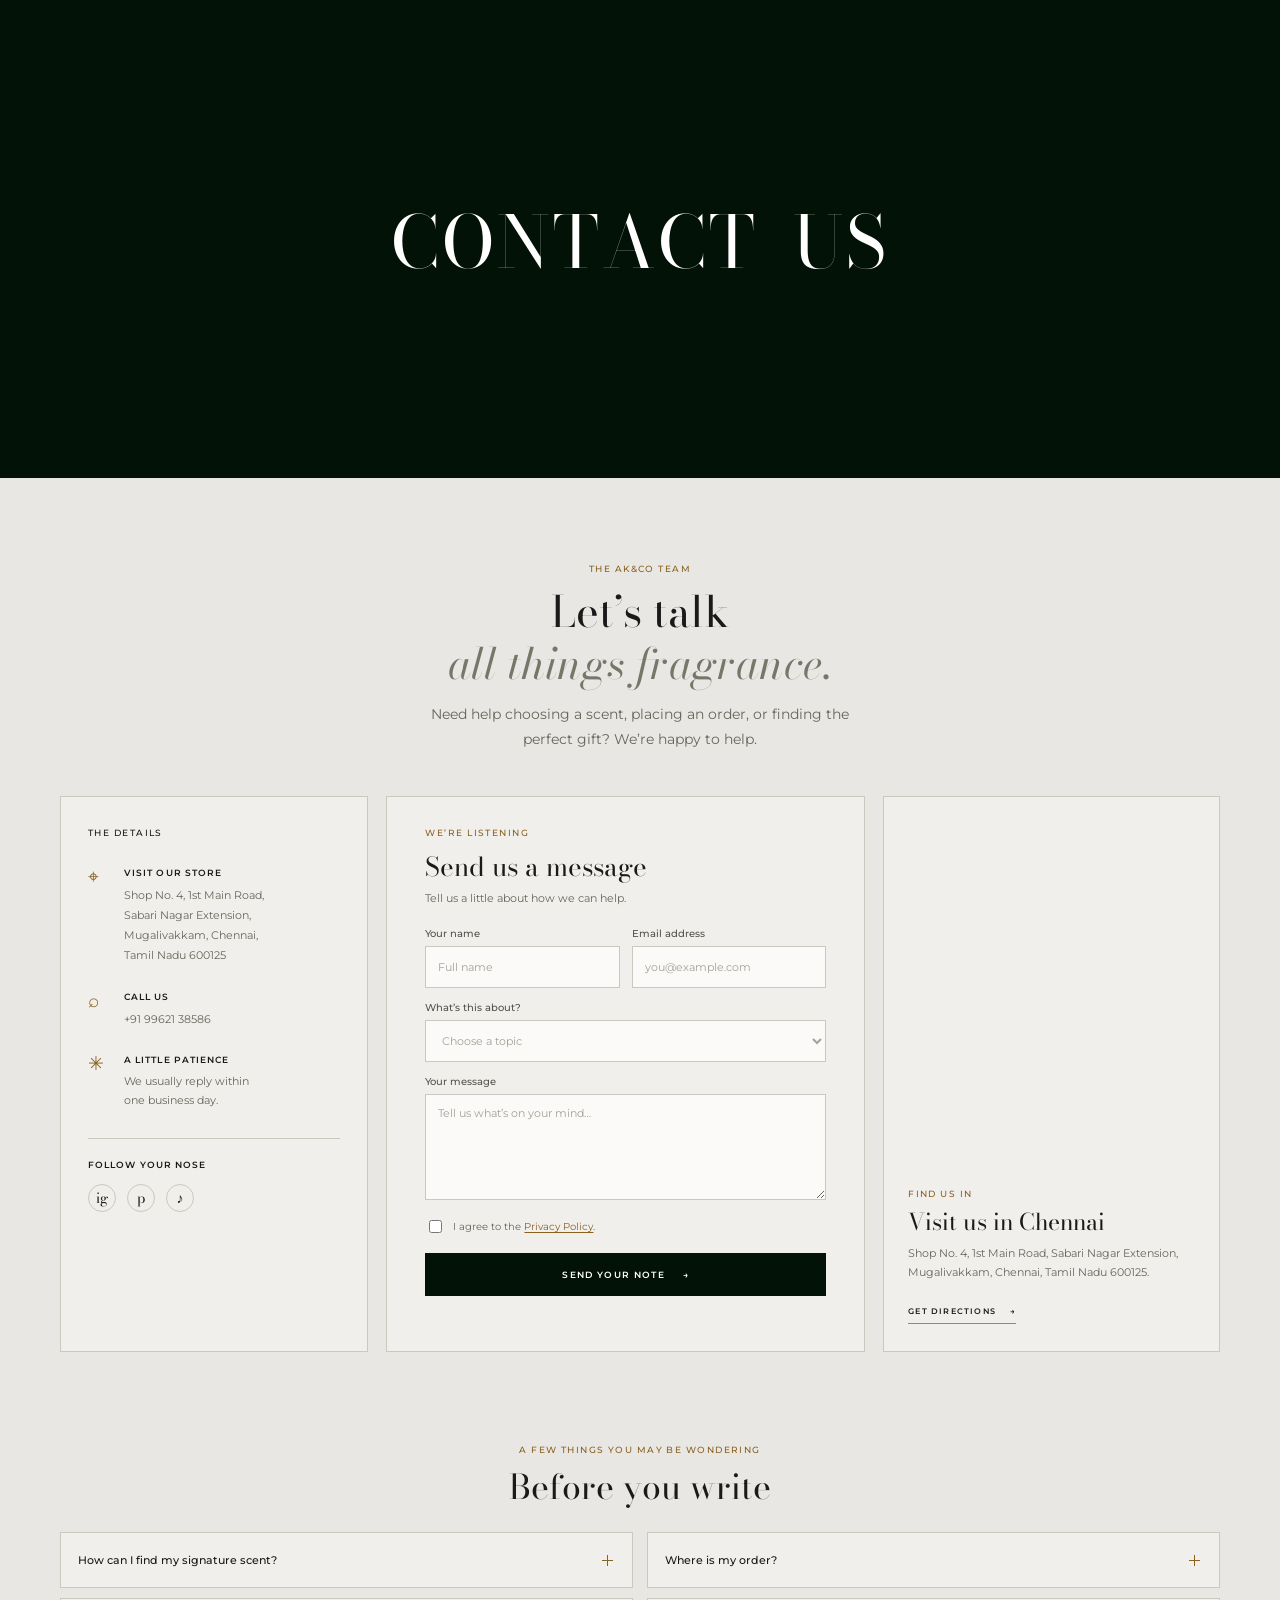
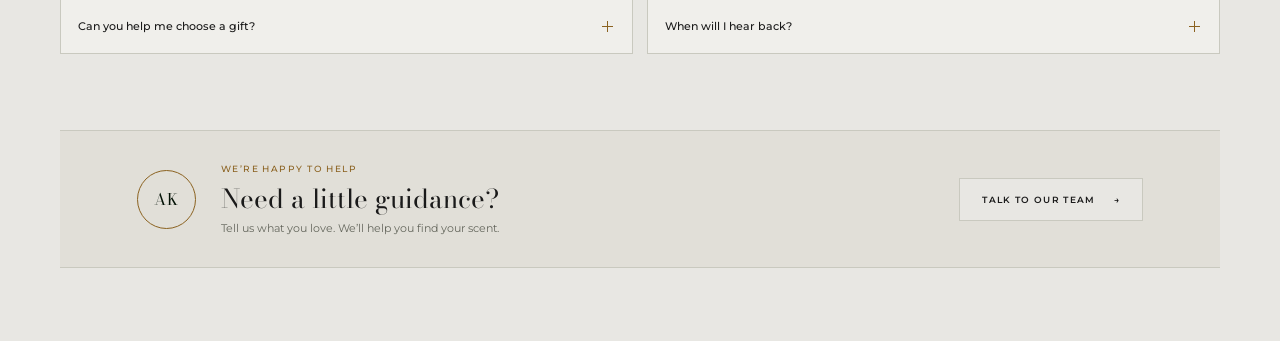
==== index.html @ a9a8f599 "first commit" ====
<!doctype html>
<html lang="en">
  <head>
    <meta charset="utf-8">
    <meta name="viewport" content="width=device-width, initial-scale=1">
    <meta name="theme-color" content="#031206">
    <meta name="description" content="Get in touch with AK&CO. We're here to help with your fragrance, order, or gifting questions.">
    <title>Contact Us | AK&CO</title>
    <link rel="preconnect" href="https://fonts.googleapis.com">
    <link rel="preconnect" href="https://fonts.gstatic.com" crossorigin>
    <link href="https://fonts.googleapis.com/css2?family=Alex+Brush&family=Bodoni+Moda:ital,opsz,wght@0,6..96,400;0,6..96,600;1,6..96,400&family=Montserrat:wght@300;400;500;600;700&display=swap" rel="stylesheet">
    <link rel="stylesheet" href="styles.css">
    <script src="script.js" defer></script>
  </head>
  <body>
    <main>
      <section class="hero" aria-labelledby="hero-title">
        <div class="hero-shade"></div>
        <div class="hero-content">
          <h1 id="hero-title" aria-label="CONTACT US">
            <span class="contact-title-word" aria-hidden="true"><span class="contact-title-char"><span>C</span></span><span class="contact-title-char"><span>O</span></span><span class="contact-title-char"><span>N</span></span><span class="contact-title-char"><span>T</span></span><span class="contact-title-char"><span>A</span></span><span class="contact-title-char"><span>C</span></span><span class="contact-title-char"><span>T</span></span></span>
            <span class="contact-title-word" aria-hidden="true"><span class="contact-title-char"><span>U</span></span><span class="contact-title-char"><span>S</span></span></span>
          </h1>
      </section>

      <section class="contact-section content-width" id="contact">
        <div class="contact-intro">
          <p class="eyebrow">THE AK&amp;CO TEAM</p>
          <h2>Let’s talk<br><em>all things fragrance.</em></h2>
          <p>Need help choosing a scent, placing an order, or finding the perfect gift? We’re happy to help.</p>
        </div>

        <div class="contact-grid">
          <aside class="contact-card details-card" aria-labelledby="details-title">
            <p class="eyebrow" id="details-title">THE DETAILS</p>
            <div class="detail-item">
              <span class="detail-icon" aria-hidden="true">⌖</span>
              <div><h3>VISIT OUR STORE</h3><a href="https://www.google.com/maps/dir/?api=1&amp;destination=Shop%20No.%204%2C%201st%20Main%20Road%2C%20Sabari%20Nagar%20Extension%2C%20Mugalivakkam%2C%20Chennai%2C%20Tamil%20Nadu%20600125" target="_blank" rel="noopener noreferrer">Shop No. 4, 1st Main Road,<br>Sabari Nagar Extension,<br>Mugalivakkam, Chennai,<br>Tamil Nadu 600125</a></div>
            </div>
            <div class="detail-item">
              <span class="detail-icon" aria-hidden="true">⌕</span>
              <div><h3>CALL US</h3><a href="tel:+919962138586">+91 99621 38586</a></div>
            </div>
            <div class="detail-item">
              <span class="detail-icon" aria-hidden="true">✳</span>
              <div><h3>A LITTLE PATIENCE</h3><p>We usually reply within<br>one business day.</p></div>
            </div>
            <div class="card-divider"></div>
            <h3 class="follow-heading">FOLLOW YOUR NOSE</h3>
            <div class="social-links">
              <a href="https://www.instagram.com/" aria-label="Instagram">ig</a>
              <a href="https://www.pinterest.com/" aria-label="Pinterest">p</a>
              <a href="https://www.tiktok.com/" aria-label="TikTok">♪</a>
            </div>
          </aside>

          <section class="contact-card form-card" aria-labelledby="form-title">
            <p class="eyebrow">WE’RE LISTENING</p>
            <h2 id="form-title">Send us a message</h2>
            <p class="form-intro">Tell us a little about how we can help.</p>
            <form id="contact-form">
              <div class="field-row">
                <label class="field">
                  <span>Your name</span>
                  <input name="name" type="text" autocomplete="name" placeholder="Full name" required>
                </label>
                <label class="field">
                  <span>Email address</span>
                  <input name="email" type="email" autocomplete="email" placeholder="you@example.com" required>
                </label>
              </div>
              <label class="field">
                <span>What’s this about?</span>
                <select name="topic" required>
                  <option value="" selected disabled>Choose a topic</option>
                  <option>Finding my fragrance</option>
                  <option>An existing order</option>
                  <option>Gifting &amp; occasions</option>
                  <option>Press &amp; partnerships</option>
                  <option>Something else</option>
                </select>
              </label>
              <label class="field">
                <span>Your message</span>
                <textarea name="message" rows="5" placeholder="Tell us what’s on your mind…" required></textarea>
              </label>
              <label class="consent">
                <input type="checkbox" name="privacy" required>
                <span>I agree to the <a href="#privacy">Privacy Policy</a>.</span>
              </label>
              <button class="button button-dark" type="submit">SEND YOUR NOTE <span aria-hidden="true">→</span></button>
              <p class="form-status" id="form-status" role="status" aria-live="polite"></p>
            </form>
          </section>

          <aside class="visit-card">
            <div class="map-frame">
              <iframe
                title="Map of AK&CO, Mugalivakkam, Chennai"
                src="https://maps.google.com/maps?q=Shop%20No.%204%2C%201st%20Main%20Road%2C%20Sabari%20Nagar%20Extension%2C%20Mugalivakkam%2C%20Chennai%2C%20Tamil%20Nadu%20600125&z=16&output=embed"
                loading="lazy"
                referrerpolicy="no-referrer-when-downgrade"
              ></iframe>
            </div>
            <div class="visit-copy">
              <p class="eyebrow">FIND US IN</p>
              <h2>Visit us in Chennai</h2>
              <p>Shop No. 4, 1st Main Road, Sabari Nagar Extension, Mugalivakkam, Chennai, Tamil Nadu 600125.</p>
              <a class="text-link" href="https://www.google.com/maps/dir/?api=1&amp;destination=Shop%20No.%204%2C%201st%20Main%20Road%2C%20Sabari%20Nagar%20Extension%2C%20Mugalivakkam%2C%20Chennai%2C%20Tamil%20Nadu%20600125" target="_blank" rel="noopener noreferrer">GET DIRECTIONS <span aria-hidden="true">→</span></a>
            </div>
          </aside>
        </div>
      </section>

      <section class="faq-section content-width" aria-labelledby="faq-title">
        <div class="section-heading">
          <p class="eyebrow">A FEW THINGS YOU MAY BE WONDERING</p>
          <h2 id="faq-title">Before you write</h2>
        </div>
        <div class="faq-list">
          <details>
            <summary><span>How can I find my signature scent?</span><span class="faq-toggle" aria-hidden="true"></span></summary>
            <p>Tell us the notes, places, or memories you’re drawn to. Our fragrance team will help you find a scent that feels like you.</p>
          </details>
          <details>
            <summary><span>Where is my order?</span><span class="faq-toggle" aria-hidden="true"></span></summary>
            <p>Once your order ships, you’ll receive a tracking link by email. If you need a hand, include your order number in your message.</p>
          </details>
          <details>
            <summary><span>Can you help me choose a gift?</span><span class="faq-toggle" aria-hidden="true"></span></summary>
            <p>Of course. Share a little about who you’re shopping for and we’ll suggest a thoughtful fragrance or discovery set.</p>
          </details>
          <details>
            <summary><span>When will I hear back?</span><span class="faq-toggle" aria-hidden="true"></span></summary>
            <p>We aim to reply within one business day, Monday through Friday. During especially busy moments, it may take a little longer.</p>
          </details>
        </div>
      </section>

      <section class="help-banner content-width">
        <div class="help-seal" aria-hidden="true">AK</div>
        <div><p class="eyebrow">WE’RE HAPPY TO HELP</p><h2>Need a little guidance?</h2><p>Tell us what you love. We’ll help you find your scent.</p></div>
        <a class="button button-light" href="#contact-form">TALK TO OUR TEAM <span aria-hidden="true">→</span></a>
      </section>
    </main>

  </body>
</html>
---- styles.css ----
:root {
  color-scheme: light;
  --ink: #1a1a1a;
  --muted: #65675d;
  --paper: #e8e7e3;
  --white: #f5f4f0;
  --olive: #031206;
  --line: #c9c9bf;
  --gold: #8b6220;
  --serif: "Bodoni Moda", Georgia, serif;
  --sans: "Montserrat", Arial, sans-serif;
}

* { box-sizing: border-box; }

html { scroll-behavior: smooth; }

body {
  margin: 0;
  color: var(--ink);
  background: var(--paper);
  font-family: var(--sans);
  font-size: 14px;
  -webkit-font-smoothing: antialiased;
}

a { color: inherit; text-decoration: none; }
button, input, select, textarea { font: inherit; }

.content-width { width: min(1160px, calc(100% - 64px)); margin-inline: auto; }
.visually-hidden { position: absolute; width: 1px; height: 1px; padding: 0; margin: -1px; overflow: hidden; clip: rect(0, 0, 0, 0); white-space: nowrap; border: 0; }

.announcement {
  min-height: 28px;
  display: grid;
  place-items: center;
  background: #394237;
  color: #f8f6f0;
  font-size: 9px;
  letter-spacing: .19em;
}

.site-header {
  height: 76px;
  padding: 0 max(32px, calc((100% - 1320px) / 2));
  display: flex;
  align-items: center;
  justify-content: space-between;
  background: var(--white);
  position: relative;
  z-index: 5;
}

.brand { display: inline-flex; align-items: center; gap: 11px; min-width: 205px; }
.brand-mark { width: 34px; height: 36px; display: grid; place-items: center; border: 1px solid currentColor; font-family: var(--serif); font-size: 20px; letter-spacing: -.12em; position: relative; }
.brand-mark span { font-size: 13px; transform: translate(4px, -1px); }
.brand-name { font-size: 10px; font-weight: 600; letter-spacing: .22em; white-space: nowrap; }
.primary-nav { display: flex; align-items: center; gap: clamp(20px, 3.2vw, 48px); height: 100%; }
.primary-nav a { height: 100%; display: grid; align-items: center; color: #595a54; font-size: 9px; font-weight: 600; letter-spacing: .13em; position: relative; }
.primary-nav a::after { content: ""; height: 1px; width: 0; background: var(--olive); position: absolute; bottom: 21px; left: 0; transition: width .2s ease; }
.primary-nav a:hover::after, .primary-nav a.active::after { width: 100%; }
.header-actions { display: flex; align-items: center; gap: 17px; min-width: 205px; justify-content: flex-end; }
.header-actions a { display: inline-flex; }
.header-actions svg { width: 17px; height: 17px; fill: none; stroke: currentColor; stroke-width: 1.4; stroke-linecap: round; stroke-linejoin: round; }
.menu-toggle { display: none; }

.hero {
  min-height: 478px;
  position: relative;
  display: grid;
  place-items: center;
  overflow: hidden;
  color: white;
  background: #031206 url("https://images.unsplash.com/photo-1594035910387-fea47794261f?auto=format&fit=crop&w=2200&q=85") center 52% / cover no-repeat;
}
.hero-shade { position: absolute; inset: 0; background: linear-gradient(90deg, rgba(3, 18, 6, .7), rgba(3, 18, 6, .27) 50%, rgba(3, 18, 6, .62)), linear-gradient(0deg, rgba(3, 18, 6, .3), transparent 42%); }
.hero-content { position: relative; text-align: center; padding: 56px 24px 48px; }
.hero-monogram { min-width: 62px; height: 48px; margin: 0 auto 21px; border: 1px solid rgba(255,255,255,.82); display: grid; place-items: center; padding-inline: 8px; font-family: var(--serif); font-size: 15px; letter-spacing: .06em; }
.eyebrow { margin: 0; font-size: 9px; font-weight: 500; letter-spacing: .16em; }
.hero-eyebrow { margin-bottom: 12px; color: rgba(255,255,255,.82); }
.hero h1 { margin: 0; font-family: var(--serif); font-size: clamp(42px, 6vw, 72px); font-weight: 400; line-height: 1.08; letter-spacing: .04em; }
.contact-title-word { display: inline-block; white-space: nowrap; }
.contact-title-word + .contact-title-word { margin-left: .2em; }
.contact-title-char { display: inline-block; overflow: hidden; vertical-align: bottom; }
.contact-title-char > span { display: inline-block; transform: translateY(110%); transition: transform 1.2s cubic-bezier(.22, 1, .36, 1); transition-delay: calc(var(--char-index, 0) * 60ms); }
.hero h1.is-visible .contact-title-char > span { transform: translateY(0); }
.hero-copy { margin: 18px 0 20px; color: rgba(255,255,255,.88); font-size: 13px; line-height: 1.75; }
.text-link { display: inline-flex; align-items: center; gap: 14px; padding-bottom: 7px; border-bottom: 1px solid #8a8b7f; font-size: 9px; font-weight: 600; letter-spacing: .15em; transition: gap .2s ease; }
.text-link:hover { gap: 20px; }
.light-link { border-color: rgba(255,255,255,.75); }
.hero-caption { position: absolute; right: 32px; bottom: 23px; color: rgba(255,255,255,.8); font-size: 8px; letter-spacing: .16em; }

.contact-section { padding-top: 85px; }
.contact-intro { max-width: 560px; margin: 0 auto 43px; text-align: center; }
.contact-intro .eyebrow, .section-heading .eyebrow, .visit-copy .eyebrow { color: var(--gold); }
.contact-intro h2, .section-heading h2, .visit-copy h2 { margin: 12px 0 13px; font-family: var(--serif); font-size: clamp(30px, 3.5vw, 43px); font-weight: 400; line-height: 1.2; }
.contact-intro h2 em { color: #777669; font-weight: 400; }
.contact-intro > p:last-child { max-width: 440px; margin: 0 auto; color: var(--muted); line-height: 1.8; }
.contact-grid { display: grid; grid-template-columns: .87fr 1.35fr .95fr; align-items: stretch; gap: 18px; }
.contact-card { background: #f0efeb; border: 1px solid var(--line); padding: 30px 27px; }
.details-card > .eyebrow { margin-bottom: 29px; }
.detail-item { display: grid; grid-template-columns: 28px 1fr; gap: 8px; margin-bottom: 25px; }
.detail-icon { color: var(--gold); font-size: 19px; line-height: 1; }
.detail-item h3, .follow-heading { margin: 0 0 7px; font-size: 9px; font-weight: 600; letter-spacing: .12em; }
.detail-item p, .detail-item a { margin: 0; color: var(--muted); font-size: 11px; line-height: 1.75; }
.detail-item a:hover { color: var(--ink); }
.card-divider { height: 1px; margin: 28px 0 20px; background: var(--line); }
.follow-heading { margin-bottom: 14px; }
.social-links { display: flex; gap: 11px; }
.social-links a { width: 28px; height: 28px; display: grid; place-items: center; border: 1px solid var(--line); border-radius: 50%; font-family: var(--serif); font-size: 14px; transition: background .2s, color .2s; }
.social-links a:hover { background: var(--olive); color: white; }

.form-card { padding: 30px clamp(22px, 3vw, 38px); }
.form-card > .eyebrow { color: var(--gold); }
.form-card h2 { margin: 9px 0 5px; font-family: var(--serif); font-size: 26px; font-weight: 400; }
.form-intro { margin: 0 0 22px; color: var(--muted); font-size: 11px; }
.field-row { display: grid; grid-template-columns: 1fr 1fr; gap: 12px; }
.field { display: block; margin-bottom: 13px; }
.field > span { display: block; margin-bottom: 6px; color: #54554e; font-size: 10px; font-weight: 500; }
.field input, .field select, .field textarea { width: 100%; min-height: 42px; padding: 11px 12px; border: 1px solid var(--line); border-radius: 0; background: #fbfaf8; color: var(--ink); outline: none; font-size: 11px; transition: border-color .2s, box-shadow .2s; }
.field textarea { min-height: 106px; resize: vertical; }
.field input::placeholder, .field textarea::placeholder { color: #a4a198; }
.field select:invalid { color: #a4a198; }
.field input:focus, .field select:focus, .field textarea:focus { border-color: var(--gold); box-shadow: 0 0 0 2px rgba(139,98,32,.12); }
.consent { display: flex; align-items: center; gap: 8px; margin: 1px 0 17px; color: var(--muted); font-size: 10px; }
.consent input { accent-color: var(--olive); }
.consent a { color: var(--gold); text-decoration: underline; text-underline-offset: 2px; }
.button { min-height: 43px; display: inline-flex; align-items: center; justify-content: center; gap: 18px; padding: 0 22px; border: 1px solid transparent; font-size: 9px; font-weight: 600; letter-spacing: .15em; cursor: pointer; transition: background .2s, color .2s; }
.button-dark { width: 100%; background: var(--olive); color: white; }
.button-dark:hover { background: #13273f; }
.form-status { min-height: 15px; margin: 10px 0 0; color: var(--olive); font-size: 11px; line-height: 1.5; }

.visit-card { display: flex; flex-direction: column; background: #f0efeb; border: 1px solid var(--line); }
.map-frame { min-height: 235px; flex: 1; }
.map-frame iframe { width: 100%; height: 100%; min-height: inherit; display: block; border: 0; }
.visit-copy { padding: 23px 24px 27px; }
.visit-copy h2 { margin: 9px 0; font-size: 23px; }
.visit-copy > p:not(.eyebrow) { margin: 0 0 18px; color: var(--muted); font-size: 11px; line-height: 1.7; }
.visit-copy .text-link { font-size: 8px; }

.faq-section { padding-top: 92px; padding-bottom: 76px; }
.section-heading { text-align: center; margin-bottom: 25px; }
.section-heading h2 { margin-bottom: 0; font-size: 34px; }
.faq-list { display: grid; grid-template-columns: 1fr 1fr; gap: 10px 14px; }
.faq-list details { align-self: start; border: 1px solid var(--line); background: #f0efeb; }
.faq-list summary { min-height: 54px; padding: 0 17px; display: flex; align-items: center; justify-content: space-between; gap: 16px; list-style: none; cursor: pointer; font-size: 11px; font-weight: 500; }
.faq-list summary::-webkit-details-marker { display: none; }
.faq-toggle { width: 15px; height: 15px; position: relative; flex: 0 0 auto; }
.faq-toggle::before, .faq-toggle::after { content: ""; position: absolute; top: 7px; left: 2px; width: 11px; height: 1px; background: var(--gold); }
.faq-toggle::after { transform: rotate(90deg); transition: transform .2s; }
.faq-list details[open] .faq-toggle::after { transform: rotate(0); }
.faq-list details > p { margin: -2px 17px 17px; max-width: 440px; color: var(--muted); font-size: 11px; line-height: 1.75; }

.help-banner { min-height: 138px; margin-bottom: 73px; padding: 25px 6%; display: flex; align-items: center; gap: 25px; background: #e1dfd8; border-top: 1px solid var(--line); border-bottom: 1px solid var(--line); }
.help-seal { width: 59px; height: 59px; display: grid; place-items: center; flex: 0 0 auto; border: 1px solid var(--gold); border-radius: 50%; color: var(--olive); font-family: var(--serif); font-size: 16px; letter-spacing: .02em; }
.help-banner > div:nth-child(2) { flex: 1; }
.help-banner .eyebrow { color: var(--gold); }
.help-banner h2 { margin: 5px 0 3px; font-family: var(--serif); font-size: 26px; font-weight: 400; }
.help-banner p:last-child { margin: 0; color: var(--muted); font-size: 11px; }
.button-light { background: var(--paper); color: var(--ink); border-color: var(--line); }
.button-light:hover { background: var(--olive); color: white; border-color: var(--olive); }

.site-footer { background: #20231f; color: #f7f5ee; }
.footer-main { min-height: 222px; padding-top: 49px; padding-bottom: 38px; display: grid; grid-template-columns: 1.15fr 1.5fr .8fr .9fr; gap: 45px; }
.footer-logo { min-width: 0; }
.footer-brand > p, .footer-newsletter > p { margin: 17px 0 0; color: #b6b5ad; font-size: 10px; line-height: 1.8; }
.footer-main h2 { margin: 4px 0 13px; font-size: 9px; font-weight: 600; letter-spacing: .13em; }
.footer-newsletter > p { margin: 0 0 16px; }
.footer-newsletter > a { display: inline-flex; gap: 25px; padding-bottom: 7px; border-bottom: 1px solid #6d7168; color: #deddd5; font-size: 9px; letter-spacing: .1em; }
.footer-links { display: flex; flex-direction: column; align-items: flex-start; gap: 9px; }
.footer-links h2 { margin-bottom: 4px; }
.footer-links a { color: #b6b5ad; font-size: 10px; }
.footer-links a:hover, .footer-bottom a:hover { color: white; }
.footer-bottom { min-height: 47px; display: flex; align-items: center; justify-content: space-between; border-top: 1px solid #3b3e39; color: #aaa99f; font-size: 8px; letter-spacing: .08em; }
.footer-bottom > div { display: flex; gap: 23px; }

@media (max-width: 900px) {
  .brand, .header-actions { min-width: 150px; }
  .primary-nav { gap: 19px; }
  .primary-nav a { font-size: 8px; }
  .contact-grid { grid-template-columns: 1fr 1.35fr; }
  .visit-card { grid-column: 1 / -1; display: grid; grid-template-columns: 1fr 1fr; }
  .map-frame { min-height: 260px; }
  .footer-main { gap: 28px; grid-template-columns: 1fr 1.3fr 1fr 1fr; }
}

@media (max-width: 650px) {
  .content-width { width: min(100% - 36px, 480px); }
  .announcement { min-height: 26px; font-size: 8px; }
  .site-header { height: 66px; padding-inline: 18px; }
  .brand { min-width: 0; }
  .brand-mark { width: 30px; height: 32px; font-size: 18px; }
  .brand-name { font-size: 9px; }
  .header-actions { min-width: 0; gap: 12px; margin-left: auto; margin-right: 17px; }
  .header-actions a:first-child, .header-actions a:nth-child(2) { display: none; }
  .menu-toggle { width: 25px; height: 25px; padding: 4px 1px; border: 0; background: transparent; display: flex; flex-direction: column; justify-content: center; gap: 5px; cursor: pointer; }
  .menu-toggle > span:not(.visually-hidden) { width: 21px; height: 1px; background: var(--ink); }
  .primary-nav { position: absolute; top: 66px; left: 0; right: 0; height: auto; padding: 8px 20px 17px; display: none; flex-direction: column; align-items: stretch; gap: 0; background: var(--white); border-top: 1px solid var(--line); box-shadow: 0 12px 16px rgba(0,0,0,.08); }
  .primary-nav.is-open { display: flex; }
  .primary-nav a { min-height: 42px; font-size: 9px; }
  .primary-nav a::after { bottom: 7px; }
  .hero { min-height: 435px; background-position: 55% center; }
  .hero-content { padding-inline: 15px; }
  .hero h1 { font-size: clamp(42px, 10vw, 58px); letter-spacing: .03em; }
  .hero-copy { font-size: 12px; }
  .hero-caption { right: 14px; bottom: 14px; font-size: 7px; }
  .desktop-break { display: none; }
  .contact-section { padding-top: 60px; }
  .contact-intro { margin-bottom: 30px; }
  .contact-intro h2 { font-size: 33px; }
  .contact-intro > p:last-child { font-size: 12px; }
  .contact-grid { grid-template-columns: 1fr; gap: 13px; }
  .contact-card { padding: 26px 22px; }
  .details-card { display: grid; grid-template-columns: 1fr 1fr; column-gap: 13px; }
  .details-card > .eyebrow, .card-divider, .follow-heading, .social-links { grid-column: 1 / -1; }
  .details-card > .eyebrow { margin-bottom: 22px; }
  .detail-item { grid-template-columns: 24px 1fr; margin-bottom: 19px; }
  .card-divider { margin: 5px 0 17px; }
  .visit-card { grid-column: auto; display: flex; }
  .map-frame { min-height: 220px; flex: none; }
  .faq-section { padding-top: 64px; padding-bottom: 52px; }
  .section-heading h2 { font-size: 30px; }
  .faq-list { grid-template-columns: 1fr; gap: 8px; }
  .help-banner { min-height: auto; margin-bottom: 50px; padding: 23px 20px; flex-wrap: wrap; gap: 15px; }
  .help-seal { width: 48px; height: 48px; }
  .help-banner h2 { font-size: 22px; }
  .help-banner > div:nth-child(2) { min-width: calc(100% - 65px); }
  .button-light { width: 100%; }
  .footer-main { padding-top: 37px; padding-bottom: 29px; grid-template-columns: 1fr 1fr; gap: 30px 22px; }
  .footer-brand { grid-column: 1 / -1; }
  .footer-newsletter { grid-column: 1 / -1; }
  .footer-bottom { min-height: 58px; flex-wrap: wrap; gap: 8px; padding-top: 12px; padding-bottom: 12px; font-size: 7px; }
  .footer-bottom > span:last-child { display: none; }
}

@media (prefers-reduced-motion: reduce) {
  *, *::before, *::after { scroll-behavior: auto !important; transition-duration: .01ms !important; }
  .contact-title-char > span { transform: none; }
}
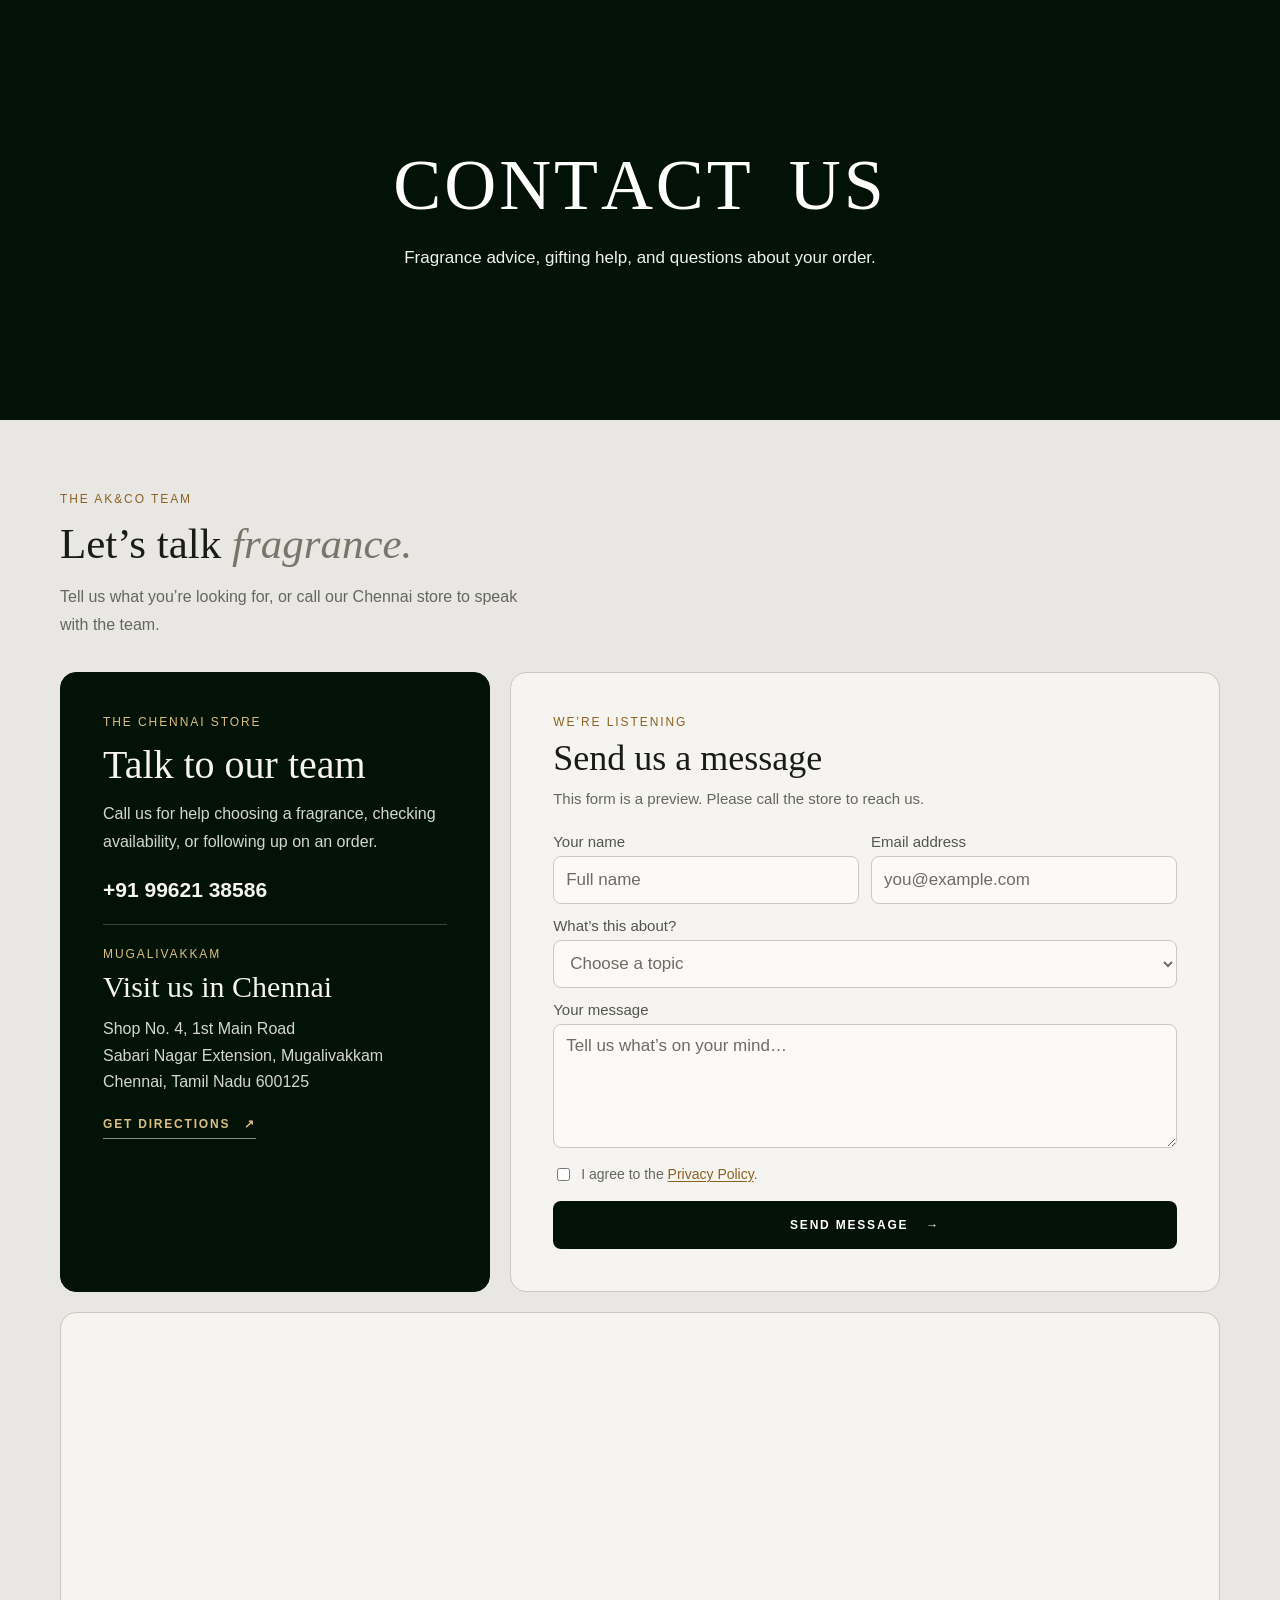
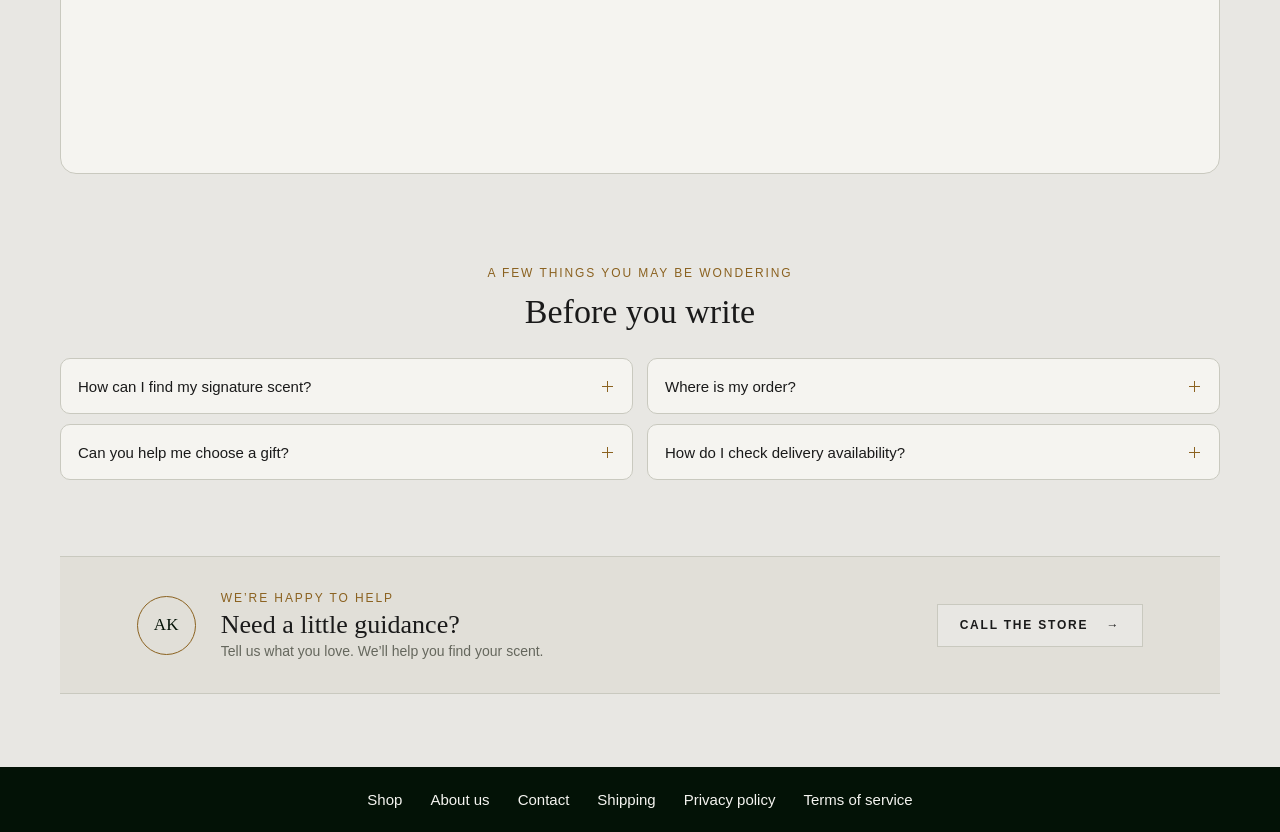
==== commit f467e3dd: "Remove outdated customer images and add new informational pages - Deleted obsolete customer images f" ====
--- a/index.html
+++ b/index.html
@@ -1,72 +1,112 @@
 <!doctype html>
 <html lang="en">
   <head>
-    <meta charset="utf-8">
-    <meta name="viewport" content="width=device-width, initial-scale=1">
-    <meta name="theme-color" content="#031206">
-    <meta name="description" content="Get in touch with AK&CO. We're here to help with your fragrance, order, or gifting questions.">
+    <meta charset="utf-8" />
+    <meta name="viewport" content="width=device-width, initial-scale=1" />
+    <meta name="theme-color" content="#031206" />
+    <meta
+      name="description"
+      content="Get in touch with AK&CO. We're here to help with your fragrance, order, or gifting questions."
+    />
     <title>Contact Us | AK&CO</title>
-    <link rel="preconnect" href="https://fonts.googleapis.com">
-    <link rel="preconnect" href="https://fonts.gstatic.com" crossorigin>
-    <link href="https://fonts.googleapis.com/css2?family=Alex+Brush&family=Bodoni+Moda:ital,opsz,wght@0,6..96,400;0,6..96,600;1,6..96,400&family=Montserrat:wght@300;400;500;600;700&display=swap" rel="stylesheet">
-    <link rel="stylesheet" href="styles.css">
+    <link rel="stylesheet" href="styles.css" />
+    <link rel="stylesheet" href="info.css" />
+    <script src="reveal.js" defer></script>
+    <script src="title-smoke.js" defer></script>
+    <script src="hero-title.js" defer></script>
     <script src="script.js" defer></script>
   </head>
   <body>
     <main>
-      <section class="hero" aria-labelledby="hero-title">
-        <div class="hero-shade"></div>
+      <section class="hero" aria-labelledby="hero-title" data-smoke-title>
         <div class="hero-content">
-          <h1 id="hero-title" aria-label="CONTACT US">
-            <span class="contact-title-word" aria-hidden="true"><span class="contact-title-char"><span>C</span></span><span class="contact-title-char"><span>O</span></span><span class="contact-title-char"><span>N</span></span><span class="contact-title-char"><span>T</span></span><span class="contact-title-char"><span>A</span></span><span class="contact-title-char"><span>C</span></span><span class="contact-title-char"><span>T</span></span></span>
-            <span class="contact-title-word" aria-hidden="true"><span class="contact-title-char"><span>U</span></span><span class="contact-title-char"><span>S</span></span></span>
+          <h1 class="hero-title" id="hero-title" data-animate-title>
+            Contact us
           </h1>
+          <p class="hero-copy">
+            Fragrance advice, gifting help, and questions about your order.
+          </p>
+        </div>
       </section>
 
       <section class="contact-section content-width" id="contact">
-        <div class="contact-intro">
+        <div class="contact-intro" data-reveal>
           <p class="eyebrow">THE AK&amp;CO TEAM</p>
-          <h2>Let’s talk<br><em>all things fragrance.</em></h2>
-          <p>Need help choosing a scent, placing an order, or finding the perfect gift? We’re happy to help.</p>
+          <h2>Let’s talk <em>fragrance.</em></h2>
+          <p>
+            Tell us what you’re looking for, or call our Chennai store to speak
+            with the team.
+          </p>
         </div>
 
         <div class="contact-grid">
-          <aside class="contact-card details-card" aria-labelledby="details-title">
-            <p class="eyebrow" id="details-title">THE DETAILS</p>
-            <div class="detail-item">
-              <span class="detail-icon" aria-hidden="true">⌖</span>
-              <div><h3>VISIT OUR STORE</h3><a href="https://www.google.com/maps/dir/?api=1&amp;destination=Shop%20No.%204%2C%201st%20Main%20Road%2C%20Sabari%20Nagar%20Extension%2C%20Mugalivakkam%2C%20Chennai%2C%20Tamil%20Nadu%20600125" target="_blank" rel="noopener noreferrer">Shop No. 4, 1st Main Road,<br>Sabari Nagar Extension,<br>Mugalivakkam, Chennai,<br>Tamil Nadu 600125</a></div>
-            </div>
-            <div class="detail-item">
-              <span class="detail-icon" aria-hidden="true">⌕</span>
-              <div><h3>CALL US</h3><a href="tel:+919962138586">+91 99621 38586</a></div>
-            </div>
-            <div class="detail-item">
-              <span class="detail-icon" aria-hidden="true">✳</span>
-              <div><h3>A LITTLE PATIENCE</h3><p>We usually reply within<br>one business day.</p></div>
-            </div>
-            <div class="card-divider"></div>
-            <h3 class="follow-heading">FOLLOW YOUR NOSE</h3>
-            <div class="social-links">
-              <a href="https://www.instagram.com/" aria-label="Instagram">ig</a>
-              <a href="https://www.pinterest.com/" aria-label="Pinterest">p</a>
-              <a href="https://www.tiktok.com/" aria-label="TikTok">♪</a>
+          <aside
+            class="contact-card details-card"
+            aria-labelledby="details-title"
+            data-reveal
+          >
+            <p class="eyebrow">THE CHENNAI STORE</p>
+            <h2 id="details-title">Talk to our team</h2>
+            <p>
+              Call us for help choosing a fragrance, checking availability, or
+              following up on an order.
+            </p>
+            <a class="contact-phone" href="tel:+919962138586"
+              >+91 99621 38586</a
+            >
+            <div class="store-address">
+              <p class="eyebrow">MUGALIVAKKAM</p>
+              <h3>Visit us in Chennai</h3>
+              <address>
+                Shop No. 4, 1st Main Road<br />
+                Sabari Nagar Extension, Mugalivakkam<br />
+                Chennai, Tamil Nadu 600125
+              </address>
+              <a
+                class="text-link"
+                href="https://www.google.com/maps/dir/?api=1&amp;destination=Shop%20No.%204%2C%201st%20Main%20Road%2C%20Sabari%20Nagar%20Extension%2C%20Mugalivakkam%2C%20Chennai%2C%20Tamil%20Nadu%20600125"
+                target="_blank"
+                rel="noopener noreferrer"
+                >GET DIRECTIONS <span aria-hidden="true">↗</span></a
+              >
             </div>
           </aside>
 
-          <section class="contact-card form-card" aria-labelledby="form-title">
+          <section
+            class="contact-card form-card"
+            aria-labelledby="form-title"
+            data-reveal
+          >
             <p class="eyebrow">WE’RE LISTENING</p>
             <h2 id="form-title">Send us a message</h2>
-            <p class="form-intro">Tell us a little about how we can help.</p>
-            <form id="contact-form">
+            <p class="form-intro" id="contact-preview">
+              This form is a preview. Please call the store to reach us.
+            </p>
+            <form
+              id="contact-form"
+              aria-describedby="contact-preview"
+              method="post"
+            >
               <div class="field-row">
                 <label class="field">
                   <span>Your name</span>
-                  <input name="name" type="text" autocomplete="name" placeholder="Full name" required>
+                  <input
+                    name="name"
+                    type="text"
+                    autocomplete="name"
+                    placeholder="Full name"
+                    required
+                  />
                 </label>
                 <label class="field">
                   <span>Email address</span>
-                  <input name="email" type="email" autocomplete="email" placeholder="you@example.com" required>
+                  <input
+                    name="email"
+                    type="email"
+                    autocomplete="email"
+                    placeholder="you@example.com"
+                    required
+                  />
                 </label>
               </div>
               <label class="field">
@@ -82,67 +122,123 @@
               </label>
               <label class="field">
                 <span>Your message</span>
-                <textarea name="message" rows="5" placeholder="Tell us what’s on your mind…" required></textarea>
+                <textarea
+                  name="message"
+                  rows="5"
+                  placeholder="Tell us what’s on your mind…"
+                  required
+                ></textarea>
               </label>
               <label class="consent">
-                <input type="checkbox" name="privacy" required>
-                <span>I agree to the <a href="#privacy">Privacy Policy</a>.</span>
+                <input type="checkbox" name="privacy" required />
+                <span
+                  >I agree to the
+                  <a href="privacy.html">Privacy Policy</a>.</span
+                >
               </label>
-              <button class="button button-dark" type="submit">SEND YOUR NOTE <span aria-hidden="true">→</span></button>
-              <p class="form-status" id="form-status" role="status" aria-live="polite"></p>
+              <button class="button button-dark" type="submit">
+                SEND MESSAGE <span aria-hidden="true">→</span>
+              </button>
+              <p
+                class="form-status"
+                id="form-status"
+                role="status"
+                aria-live="polite"
+              ></p>
             </form>
           </section>
 
-          <aside class="visit-card">
-            <div class="map-frame">
-              <iframe
-                title="Map of AK&CO, Mugalivakkam, Chennai"
-                src="https://maps.google.com/maps?q=Shop%20No.%204%2C%201st%20Main%20Road%2C%20Sabari%20Nagar%20Extension%2C%20Mugalivakkam%2C%20Chennai%2C%20Tamil%20Nadu%20600125&z=16&output=embed"
-                loading="lazy"
-                referrerpolicy="no-referrer-when-downgrade"
-              ></iframe>
-            </div>
-            <div class="visit-copy">
-              <p class="eyebrow">FIND US IN</p>
-              <h2>Visit us in Chennai</h2>
-              <p>Shop No. 4, 1st Main Road, Sabari Nagar Extension, Mugalivakkam, Chennai, Tamil Nadu 600125.</p>
-              <a class="text-link" href="https://www.google.com/maps/dir/?api=1&amp;destination=Shop%20No.%204%2C%201st%20Main%20Road%2C%20Sabari%20Nagar%20Extension%2C%20Mugalivakkam%2C%20Chennai%2C%20Tamil%20Nadu%20600125" target="_blank" rel="noopener noreferrer">GET DIRECTIONS <span aria-hidden="true">→</span></a>
-            </div>
-          </aside>
-        </div>
-      </section>
-
-      <section class="faq-section content-width" aria-labelledby="faq-title">
+          <section
+            class="visit-card"
+            id="visit-store"
+            aria-label="Store location"
+            data-reveal
+          >
+            <iframe
+              title="Map of AK&CO, Mugalivakkam, Chennai"
+              src="https://maps.google.com/maps?q=Shop%20No.%204%2C%201st%20Main%20Road%2C%20Sabari%20Nagar%20Extension%2C%20Mugalivakkam%2C%20Chennai%2C%20Tamil%20Nadu%20600125&z=16&output=embed"
+              loading="lazy"
+              referrerpolicy="no-referrer-when-downgrade"
+            ></iframe>
+          </section>
+        </div>
+      </section>
+
+      <section
+        class="faq-section content-width"
+        aria-labelledby="faq-title"
+        data-reveal
+      >
         <div class="section-heading">
           <p class="eyebrow">A FEW THINGS YOU MAY BE WONDERING</p>
           <h2 id="faq-title">Before you write</h2>
         </div>
         <div class="faq-list">
           <details>
-            <summary><span>How can I find my signature scent?</span><span class="faq-toggle" aria-hidden="true"></span></summary>
-            <p>Tell us the notes, places, or memories you’re drawn to. Our fragrance team will help you find a scent that feels like you.</p>
-          </details>
-          <details>
-            <summary><span>Where is my order?</span><span class="faq-toggle" aria-hidden="true"></span></summary>
-            <p>Once your order ships, you’ll receive a tracking link by email. If you need a hand, include your order number in your message.</p>
-          </details>
-          <details>
-            <summary><span>Can you help me choose a gift?</span><span class="faq-toggle" aria-hidden="true"></span></summary>
-            <p>Of course. Share a little about who you’re shopping for and we’ll suggest a thoughtful fragrance or discovery set.</p>
-          </details>
-          <details>
-            <summary><span>When will I hear back?</span><span class="faq-toggle" aria-hidden="true"></span></summary>
-            <p>We aim to reply within one business day, Monday through Friday. During especially busy moments, it may take a little longer.</p>
-          </details>
-        </div>
-      </section>
-
-      <section class="help-banner content-width">
+            <summary>
+              <span>How can I find my signature scent?</span
+              ><span class="faq-toggle" aria-hidden="true"></span>
+            </summary>
+            <p>
+              Tell us the notes, places, or memories you’re drawn to. Our
+              fragrance team will help you find a scent that feels like you.
+            </p>
+          </details>
+          <details>
+            <summary>
+              <span>Where is my order?</span
+              ><span class="faq-toggle" aria-hidden="true"></span>
+            </summary>
+            <p>
+              If you’ve received a dispatch email, use its tracking link. For
+              help, call the store with your order number.
+            </p>
+          </details>
+          <details>
+            <summary>
+              <span>Can you help me choose a gift?</span
+              ><span class="faq-toggle" aria-hidden="true"></span>
+            </summary>
+            <p>
+              Of course. Share a little about who you’re shopping for and we’ll
+              suggest a thoughtful fragrance or discovery set.
+            </p>
+          </details>
+          <details>
+            <summary>
+              <span>How do I check delivery availability?</span
+              ><span class="faq-toggle" aria-hidden="true"></span>
+            </summary>
+            <p>
+              Call the store with your PIN code and the fragrance you’re
+              interested in. We can help with delivery options, fees, and
+              timing.
+            </p>
+          </details>
+        </div>
+      </section>
+
+      <section class="help-banner content-width" data-reveal>
         <div class="help-seal" aria-hidden="true">AK</div>
-        <div><p class="eyebrow">WE’RE HAPPY TO HELP</p><h2>Need a little guidance?</h2><p>Tell us what you love. We’ll help you find your scent.</p></div>
-        <a class="button button-light" href="#contact-form">TALK TO OUR TEAM <span aria-hidden="true">→</span></a>
+        <div>
+          <p class="eyebrow">WE’RE HAPPY TO HELP</p>
+          <h2>Need a little guidance?</h2>
+          <p>Tell us what you love. We’ll help you find your scent.</p>
+        </div>
+        <a class="button button-light" href="tel:+919962138586"
+          >CALL THE STORE <span aria-hidden="true">→</span></a
+        >
       </section>
     </main>
-
+    <footer class="store-footer">
+      <nav aria-label="Store information">
+        <a href="shop.html">Shop</a>
+        <a href="about.html">About us</a>
+        <a href="index.html">Contact</a>
+        <a href="shipping.html">Shipping</a>
+        <a href="privacy.html">Privacy policy</a>
+        <a href="terms.html">Terms of service</a>
+      </nav>
+    </footer>
   </body>
 </html>
--- a/styles.css
+++ b/styles.css
@@ -7,8 +7,6 @@
   --olive: #031206;
   --line: #c9c9bf;
   --gold: #8b6220;
-  --serif: "Bodoni Moda", Georgia, serif;
-  --sans: "Montserrat", Arial, sans-serif;
 }
 
 * { box-sizing: border-box; }
@@ -20,7 +18,7 @@
   color: var(--ink);
   background: var(--paper);
   font-family: var(--sans);
-  font-size: 14px;
+  font-size: 1rem;
   -webkit-font-smoothing: antialiased;
 }
 
@@ -36,7 +34,7 @@
   place-items: center;
   background: #394237;
   color: #f8f6f0;
-  font-size: 9px;
+  font-size: .75rem;
   letter-spacing: .19em;
 }
 
@@ -53,10 +51,10 @@
 
 .brand { display: inline-flex; align-items: center; gap: 11px; min-width: 205px; }
 .brand-mark { width: 34px; height: 36px; display: grid; place-items: center; border: 1px solid currentColor; font-family: var(--serif); font-size: 20px; letter-spacing: -.12em; position: relative; }
-.brand-mark span { font-size: 13px; transform: translate(4px, -1px); }
-.brand-name { font-size: 10px; font-weight: 600; letter-spacing: .22em; white-space: nowrap; }
+.brand-mark span { font-size: .9375rem; transform: translate(4px, -1px); }
+.brand-name { font-size: .8125rem; font-weight: 600; letter-spacing: .22em; white-space: nowrap; }
 .primary-nav { display: flex; align-items: center; gap: clamp(20px, 3.2vw, 48px); height: 100%; }
-.primary-nav a { height: 100%; display: grid; align-items: center; color: #595a54; font-size: 9px; font-weight: 600; letter-spacing: .13em; position: relative; }
+.primary-nav a { height: 100%; display: grid; align-items: center; color: #595a54; font-size: .75rem; font-weight: 600; letter-spacing: .13em; position: relative; }
 .primary-nav a::after { content: ""; height: 1px; width: 0; background: var(--olive); position: absolute; bottom: 21px; left: 0; transition: width .2s ease; }
 .primary-nav a:hover::after, .primary-nav a.active::after { width: 100%; }
 .header-actions { display: flex; align-items: center; gap: 17px; min-width: 205px; justify-content: flex-end; }
@@ -64,160 +62,122 @@
 .header-actions svg { width: 17px; height: 17px; fill: none; stroke: currentColor; stroke-width: 1.4; stroke-linecap: round; stroke-linejoin: round; }
 .menu-toggle { display: none; }
 
-.hero {
-  min-height: 478px;
-  position: relative;
-  display: grid;
-  place-items: center;
-  overflow: hidden;
-  color: white;
-  background: #031206 url("https://images.unsplash.com/photo-1594035910387-fea47794261f?auto=format&fit=crop&w=2200&q=85") center 52% / cover no-repeat;
-}
-.hero-shade { position: absolute; inset: 0; background: linear-gradient(90deg, rgba(3, 18, 6, .7), rgba(3, 18, 6, .27) 50%, rgba(3, 18, 6, .62)), linear-gradient(0deg, rgba(3, 18, 6, .3), transparent 42%); }
-.hero-content { position: relative; text-align: center; padding: 56px 24px 48px; }
-.hero-monogram { min-width: 62px; height: 48px; margin: 0 auto 21px; border: 1px solid rgba(255,255,255,.82); display: grid; place-items: center; padding-inline: 8px; font-family: var(--serif); font-size: 15px; letter-spacing: .06em; }
-.eyebrow { margin: 0; font-size: 9px; font-weight: 500; letter-spacing: .16em; }
+.hero-monogram { min-width: 62px; height: 48px; margin: 0 auto 21px; border: 1px solid rgba(255,255,255,.82); display: grid; place-items: center; padding-inline: 8px; font-family: var(--serif); font-size: 1.0625rem; letter-spacing: .06em; }
+.eyebrow { margin: 0; font-size: .75rem; font-weight: 500; letter-spacing: .16em; }
 .hero-eyebrow { margin-bottom: 12px; color: rgba(255,255,255,.82); }
-.hero h1 { margin: 0; font-family: var(--serif); font-size: clamp(42px, 6vw, 72px); font-weight: 400; line-height: 1.08; letter-spacing: .04em; }
-.contact-title-word { display: inline-block; white-space: nowrap; }
-.contact-title-word + .contact-title-word { margin-left: .2em; }
-.contact-title-char { display: inline-block; overflow: hidden; vertical-align: bottom; }
-.contact-title-char > span { display: inline-block; transform: translateY(110%); transition: transform 1.2s cubic-bezier(.22, 1, .36, 1); transition-delay: calc(var(--char-index, 0) * 60ms); }
-.hero h1.is-visible .contact-title-char > span { transform: translateY(0); }
-.hero-copy { margin: 18px 0 20px; color: rgba(255,255,255,.88); font-size: 13px; line-height: 1.75; }
-.text-link { display: inline-flex; align-items: center; gap: 14px; padding-bottom: 7px; border-bottom: 1px solid #8a8b7f; font-size: 9px; font-weight: 600; letter-spacing: .15em; transition: gap .2s ease; }
+.text-link { display: inline-flex; align-items: center; gap: 14px; padding-bottom: 7px; border-bottom: 1px solid #8a8b7f; font-size: .75rem; font-weight: 600; letter-spacing: .15em; transition: gap .2s ease; }
 .text-link:hover { gap: 20px; }
 .light-link { border-color: rgba(255,255,255,.75); }
-.hero-caption { position: absolute; right: 32px; bottom: 23px; color: rgba(255,255,255,.8); font-size: 8px; letter-spacing: .16em; }
+.hero-caption { position: absolute; right: 32px; bottom: 23px; color: rgba(255,255,255,.8); font-size: .6875rem; letter-spacing: .16em; }
 
-.contact-section { padding-top: 85px; }
-.contact-intro { max-width: 560px; margin: 0 auto 43px; text-align: center; }
-.contact-intro .eyebrow, .section-heading .eyebrow, .visit-copy .eyebrow { color: var(--gold); }
-.contact-intro h2, .section-heading h2, .visit-copy h2 { margin: 12px 0 13px; font-family: var(--serif); font-size: clamp(30px, 3.5vw, 43px); font-weight: 400; line-height: 1.2; }
+.contact-section { padding-top: clamp(38px, 6vw, 72px); }
+.contact-intro { max-width: 560px; margin: 0 0 32px; }
+.contact-intro .eyebrow, .section-heading .eyebrow { color: var(--gold); }
+.contact-intro h2, .section-heading h2 { margin: 12px 0 13px; font-family: var(--serif); font-size: clamp(30px, 3.5vw, 43px); font-weight: 400; line-height: 1.2; }
 .contact-intro h2 em { color: #777669; font-weight: 400; }
-.contact-intro > p:last-child { max-width: 440px; margin: 0 auto; color: var(--muted); line-height: 1.8; }
-.contact-grid { display: grid; grid-template-columns: .87fr 1.35fr .95fr; align-items: stretch; gap: 18px; }
-.contact-card { background: #f0efeb; border: 1px solid var(--line); padding: 30px 27px; }
-.details-card > .eyebrow { margin-bottom: 29px; }
-.detail-item { display: grid; grid-template-columns: 28px 1fr; gap: 8px; margin-bottom: 25px; }
-.detail-icon { color: var(--gold); font-size: 19px; line-height: 1; }
-.detail-item h3, .follow-heading { margin: 0 0 7px; font-size: 9px; font-weight: 600; letter-spacing: .12em; }
-.detail-item p, .detail-item a { margin: 0; color: var(--muted); font-size: 11px; line-height: 1.75; }
-.detail-item a:hover { color: var(--ink); }
-.card-divider { height: 1px; margin: 28px 0 20px; background: var(--line); }
-.follow-heading { margin-bottom: 14px; }
-.social-links { display: flex; gap: 11px; }
-.social-links a { width: 28px; height: 28px; display: grid; place-items: center; border: 1px solid var(--line); border-radius: 50%; font-family: var(--serif); font-size: 14px; transition: background .2s, color .2s; }
-.social-links a:hover { background: var(--olive); color: white; }
+.contact-intro > p:last-child { max-width: 480px; margin: 0; color: var(--muted); line-height: 1.8; }
+.contact-grid { display: grid; grid-template-columns: minmax(0, 1fr) minmax(0, 1.65fr); gap: 20px; }
+.contact-card { background: #f5f4f0; border: 1px solid var(--line); border-radius: 16px; padding: clamp(22px, 4vw, 42px); }
+.details-card { background: var(--olive); border-color: var(--olive); color: var(--white); }
+.details-card .eyebrow { color: #ddbe81; }
+.details-card h2 { margin: 14px 0 12px; font: 400 clamp(28px, 4vw, 40px)/1.12 var(--serif); }
+.details-card > p:not(.eyebrow) { margin: 0 0 22px; color: #d3d6cf; line-height: 1.75; }
+.contact-phone { display: block; width: fit-content; margin-bottom: 22px; font-size: clamp(16px, 2vw, 21px); font-weight: 600; }
+.contact-phone:hover { text-decoration: underline; text-underline-offset: .2em; }
+.details-card .text-link { color: #ddbe81; }
+.store-address { padding-top: 22px; border-top: 1px solid rgb(255 255 255 / 22%); }
+.store-address h3 { margin: 9px 0 12px; font: 400 clamp(22px, 2.5vw, 30px)/1.15 var(--serif); }
+.store-address address { margin-bottom: 18px; color: #d3d6cf; font-style: normal; line-height: 1.65; }
 
-.form-card { padding: 30px clamp(22px, 3vw, 38px); }
 .form-card > .eyebrow { color: var(--gold); }
-.form-card h2 { margin: 9px 0 5px; font-family: var(--serif); font-size: 26px; font-weight: 400; }
-.form-intro { margin: 0 0 22px; color: var(--muted); font-size: 11px; }
+.form-card h2 { margin: 9px 0 7px; font-family: var(--serif); font-size: clamp(27px, 4vw, 36px); font-weight: 400; line-height: 1.15; }
+.form-intro { margin: 0 0 22px; color: var(--muted); font-size: .9375rem; line-height: 1.6; }
 .field-row { display: grid; grid-template-columns: 1fr 1fr; gap: 12px; }
 .field { display: block; margin-bottom: 13px; }
-.field > span { display: block; margin-bottom: 6px; color: #54554e; font-size: 10px; font-weight: 500; }
-.field input, .field select, .field textarea { width: 100%; min-height: 42px; padding: 11px 12px; border: 1px solid var(--line); border-radius: 0; background: #fbfaf8; color: var(--ink); outline: none; font-size: 11px; transition: border-color .2s, box-shadow .2s; }
+.field > span { display: block; margin-bottom: 6px; color: #54554e; font-size: .9375rem; font-weight: 500; }
+.field input, .field select, .field textarea { width: 100%; min-height: 48px; padding: 11px 12px; border: 1px solid var(--line); border-radius: 8px; background: #fbfaf8; color: var(--ink); outline: none; font-size: 1.0625rem; transition: border-color .2s, box-shadow .2s; }
 .field textarea { min-height: 106px; resize: vertical; }
-.field input::placeholder, .field textarea::placeholder { color: #a4a198; }
-.field select:invalid { color: #a4a198; }
+.field input::placeholder, .field textarea::placeholder, .field select:invalid { color: #6d6c62; }
 .field input:focus, .field select:focus, .field textarea:focus { border-color: var(--gold); box-shadow: 0 0 0 2px rgba(139,98,32,.12); }
-.consent { display: flex; align-items: center; gap: 8px; margin: 1px 0 17px; color: var(--muted); font-size: 10px; }
+.consent { display: flex; align-items: center; gap: 8px; margin: 1px 0 17px; color: var(--muted); font-size: .875rem; }
 .consent input { accent-color: var(--olive); }
 .consent a { color: var(--gold); text-decoration: underline; text-underline-offset: 2px; }
-.button { min-height: 43px; display: inline-flex; align-items: center; justify-content: center; gap: 18px; padding: 0 22px; border: 1px solid transparent; font-size: 9px; font-weight: 600; letter-spacing: .15em; cursor: pointer; transition: background .2s, color .2s; }
-.button-dark { width: 100%; background: var(--olive); color: white; }
-.button-dark:hover { background: #13273f; }
-.form-status { min-height: 15px; margin: 10px 0 0; color: var(--olive); font-size: 11px; line-height: 1.5; }
+.button { min-height: 43px; display: inline-flex; align-items: center; justify-content: center; gap: 18px; padding: 0 22px; border: 1px solid transparent; font-size: .75rem; font-weight: 600; letter-spacing: .15em; cursor: pointer; transition: background .2s, color .2s; }
+.button-dark { width: 100%; min-height: 48px; border-radius: 8px; background: var(--olive); color: white; }
+.button-dark:hover { background: #24392b; }
+.form-status { margin: 10px 0 0; color: var(--olive); font-size: .9375rem; line-height: 1.5; }
+.form-status:empty { margin: 0; }
 
-.visit-card { display: flex; flex-direction: column; background: #f0efeb; border: 1px solid var(--line); }
-.map-frame { min-height: 235px; flex: 1; }
-.map-frame iframe { width: 100%; height: 100%; min-height: inherit; display: block; border: 0; }
-.visit-copy { padding: 23px 24px 27px; }
-.visit-copy h2 { margin: 9px 0; font-size: 23px; }
-.visit-copy > p:not(.eyebrow) { margin: 0 0 18px; color: var(--muted); font-size: 11px; line-height: 1.7; }
-.visit-copy .text-link { font-size: 8px; }
+.visit-card { grid-column: 1 / -1; overflow: hidden; border: 1px solid var(--line); border-radius: 16px; background: #f5f4f0; scroll-margin-top: 20px; }
+.visit-card iframe { display: block; width: 100%; height: clamp(380px, 36vw, 500px); border: 0; }
 
 .faq-section { padding-top: 92px; padding-bottom: 76px; }
 .section-heading { text-align: center; margin-bottom: 25px; }
 .section-heading h2 { margin-bottom: 0; font-size: 34px; }
 .faq-list { display: grid; grid-template-columns: 1fr 1fr; gap: 10px 14px; }
-.faq-list details { align-self: start; border: 1px solid var(--line); background: #f0efeb; }
-.faq-list summary { min-height: 54px; padding: 0 17px; display: flex; align-items: center; justify-content: space-between; gap: 16px; list-style: none; cursor: pointer; font-size: 11px; font-weight: 500; }
+.faq-list details { align-self: start; border: 1px solid var(--line); border-radius: 10px; background: #f5f4f0; }
+.faq-list summary { min-height: 54px; padding: 10px 17px; display: flex; align-items: center; justify-content: space-between; gap: 16px; list-style: none; cursor: pointer; font-size: .9375rem; font-weight: 500; }
 .faq-list summary::-webkit-details-marker { display: none; }
 .faq-toggle { width: 15px; height: 15px; position: relative; flex: 0 0 auto; }
 .faq-toggle::before, .faq-toggle::after { content: ""; position: absolute; top: 7px; left: 2px; width: 11px; height: 1px; background: var(--gold); }
 .faq-toggle::after { transform: rotate(90deg); transition: transform .2s; }
 .faq-list details[open] .faq-toggle::after { transform: rotate(0); }
-.faq-list details > p { margin: -2px 17px 17px; max-width: 440px; color: var(--muted); font-size: 11px; line-height: 1.75; }
+.faq-list details > p { margin: 0 17px 17px; max-width: 440px; color: var(--muted); font-size: .9375rem; line-height: 1.75; }
 
 .help-banner { min-height: 138px; margin-bottom: 73px; padding: 25px 6%; display: flex; align-items: center; gap: 25px; background: #e1dfd8; border-top: 1px solid var(--line); border-bottom: 1px solid var(--line); }
-.help-seal { width: 59px; height: 59px; display: grid; place-items: center; flex: 0 0 auto; border: 1px solid var(--gold); border-radius: 50%; color: var(--olive); font-family: var(--serif); font-size: 16px; letter-spacing: .02em; }
+.help-seal { width: 59px; height: 59px; display: grid; place-items: center; flex: 0 0 auto; border: 1px solid var(--gold); border-radius: 50%; color: var(--olive); font-family: var(--serif); font-size: 1.0625rem; letter-spacing: .02em; }
 .help-banner > div:nth-child(2) { flex: 1; }
 .help-banner .eyebrow { color: var(--gold); }
 .help-banner h2 { margin: 5px 0 3px; font-family: var(--serif); font-size: 26px; font-weight: 400; }
-.help-banner p:last-child { margin: 0; color: var(--muted); font-size: 11px; }
+.help-banner p:last-child { margin: 0; color: var(--muted); font-size: .875rem; }
 .button-light { background: var(--paper); color: var(--ink); border-color: var(--line); }
 .button-light:hover { background: var(--olive); color: white; border-color: var(--olive); }
 
 .site-footer { background: #20231f; color: #f7f5ee; }
 .footer-main { min-height: 222px; padding-top: 49px; padding-bottom: 38px; display: grid; grid-template-columns: 1.15fr 1.5fr .8fr .9fr; gap: 45px; }
 .footer-logo { min-width: 0; }
-.footer-brand > p, .footer-newsletter > p { margin: 17px 0 0; color: #b6b5ad; font-size: 10px; line-height: 1.8; }
-.footer-main h2 { margin: 4px 0 13px; font-size: 9px; font-weight: 600; letter-spacing: .13em; }
+.footer-brand > p, .footer-newsletter > p { margin: 17px 0 0; color: #b6b5ad; font-size: .8125rem; line-height: 1.8; }
+.footer-main h2 { margin: 4px 0 13px; font-size: .75rem; font-weight: 600; letter-spacing: .13em; }
 .footer-newsletter > p { margin: 0 0 16px; }
-.footer-newsletter > a { display: inline-flex; gap: 25px; padding-bottom: 7px; border-bottom: 1px solid #6d7168; color: #deddd5; font-size: 9px; letter-spacing: .1em; }
+.footer-newsletter > a { display: inline-flex; gap: 25px; padding-bottom: 7px; border-bottom: 1px solid #6d7168; color: #deddd5; font-size: .75rem; letter-spacing: .1em; }
 .footer-links { display: flex; flex-direction: column; align-items: flex-start; gap: 9px; }
 .footer-links h2 { margin-bottom: 4px; }
-.footer-links a { color: #b6b5ad; font-size: 10px; }
+.footer-links a { color: #b6b5ad; font-size: .8125rem; }
 .footer-links a:hover, .footer-bottom a:hover { color: white; }
-.footer-bottom { min-height: 47px; display: flex; align-items: center; justify-content: space-between; border-top: 1px solid #3b3e39; color: #aaa99f; font-size: 8px; letter-spacing: .08em; }
+.footer-bottom { min-height: 47px; display: flex; align-items: center; justify-content: space-between; border-top: 1px solid #3b3e39; color: #aaa99f; font-size: .6875rem; letter-spacing: .08em; }
 .footer-bottom > div { display: flex; gap: 23px; }
 
 @media (max-width: 900px) {
   .brand, .header-actions { min-width: 150px; }
   .primary-nav { gap: 19px; }
-  .primary-nav a { font-size: 8px; }
-  .contact-grid { grid-template-columns: 1fr 1.35fr; }
-  .visit-card { grid-column: 1 / -1; display: grid; grid-template-columns: 1fr 1fr; }
-  .map-frame { min-height: 260px; }
+  .primary-nav a { font-size: .6875rem; }
   .footer-main { gap: 28px; grid-template-columns: 1fr 1.3fr 1fr 1fr; }
 }
 
 @media (max-width: 650px) {
   .content-width { width: min(100% - 36px, 480px); }
-  .announcement { min-height: 26px; font-size: 8px; }
+  .announcement { min-height: 26px; font-size: .6875rem; }
   .site-header { height: 66px; padding-inline: 18px; }
   .brand { min-width: 0; }
-  .brand-mark { width: 30px; height: 32px; font-size: 18px; }
-  .brand-name { font-size: 9px; }
+  .brand-mark { width: 30px; height: 32px; font-size: 1.25rem; }
+  .brand-name { font-size: .75rem; }
   .header-actions { min-width: 0; gap: 12px; margin-left: auto; margin-right: 17px; }
   .header-actions a:first-child, .header-actions a:nth-child(2) { display: none; }
   .menu-toggle { width: 25px; height: 25px; padding: 4px 1px; border: 0; background: transparent; display: flex; flex-direction: column; justify-content: center; gap: 5px; cursor: pointer; }
   .menu-toggle > span:not(.visually-hidden) { width: 21px; height: 1px; background: var(--ink); }
   .primary-nav { position: absolute; top: 66px; left: 0; right: 0; height: auto; padding: 8px 20px 17px; display: none; flex-direction: column; align-items: stretch; gap: 0; background: var(--white); border-top: 1px solid var(--line); box-shadow: 0 12px 16px rgba(0,0,0,.08); }
   .primary-nav.is-open { display: flex; }
-  .primary-nav a { min-height: 42px; font-size: 9px; }
+  .primary-nav a { min-height: 42px; font-size: .75rem; }
   .primary-nav a::after { bottom: 7px; }
-  .hero { min-height: 435px; background-position: 55% center; }
-  .hero-content { padding-inline: 15px; }
-  .hero h1 { font-size: clamp(42px, 10vw, 58px); letter-spacing: .03em; }
-  .hero-copy { font-size: 12px; }
-  .hero-caption { right: 14px; bottom: 14px; font-size: 7px; }
+  .hero-caption { right: 14px; bottom: 14px; font-size: .6875rem; }
   .desktop-break { display: none; }
-  .contact-section { padding-top: 60px; }
-  .contact-intro { margin-bottom: 30px; }
+  .contact-intro { margin-bottom: 24px; }
   .contact-intro h2 { font-size: 33px; }
-  .contact-intro > p:last-child { font-size: 12px; }
   .contact-grid { grid-template-columns: 1fr; gap: 13px; }
   .contact-card { padding: 26px 22px; }
-  .details-card { display: grid; grid-template-columns: 1fr 1fr; column-gap: 13px; }
-  .details-card > .eyebrow, .card-divider, .follow-heading, .social-links { grid-column: 1 / -1; }
-  .details-card > .eyebrow { margin-bottom: 22px; }
-  .detail-item { grid-template-columns: 24px 1fr; margin-bottom: 19px; }
-  .card-divider { margin: 5px 0 17px; }
-  .visit-card { grid-column: auto; display: flex; }
-  .map-frame { min-height: 220px; flex: none; }
+  .field-row { grid-template-columns: 1fr; }
+  .field-row { gap: 0; }
+  .visit-card iframe { height: 260px; }
   .faq-section { padding-top: 64px; padding-bottom: 52px; }
   .section-heading h2 { font-size: 30px; }
   .faq-list { grid-template-columns: 1fr; gap: 8px; }
@@ -229,11 +189,10 @@
   .footer-main { padding-top: 37px; padding-bottom: 29px; grid-template-columns: 1fr 1fr; gap: 30px 22px; }
   .footer-brand { grid-column: 1 / -1; }
   .footer-newsletter { grid-column: 1 / -1; }
-  .footer-bottom { min-height: 58px; flex-wrap: wrap; gap: 8px; padding-top: 12px; padding-bottom: 12px; font-size: 7px; }
+  .footer-bottom { min-height: 58px; flex-wrap: wrap; gap: 8px; padding-top: 12px; padding-bottom: 12px; font-size: .6875rem; }
   .footer-bottom > span:last-child { display: none; }
 }
 
 @media (prefers-reduced-motion: reduce) {
   *, *::before, *::after { scroll-behavior: auto !important; transition-duration: .01ms !important; }
-  .contact-title-char > span { transform: none; }
 }
--- a/info.css
+++ b/info.css
@@ -0,0 +1,181 @@
+:root {
+  --serif: Georgia, serif;
+  --sans: Arial, sans-serif;
+}
+
+[data-smoke-title] {
+  position: relative;
+  isolation: isolate;
+  overflow: hidden;
+}
+
+.title-smoke {
+  position: absolute;
+  z-index: -1;
+  inset: 0;
+  opacity: 0;
+  transition: opacity .35s ease;
+}
+
+.has-title-smoke .title-smoke { opacity: 1; }
+
+.title-smoke video {
+  display: block;
+  width: 100%;
+  height: 100%;
+  object-fit: cover;
+}
+
+.title-smoke::after {
+  position: absolute;
+  inset: 0;
+  background: rgb(3 12 9 / 60%);
+  content: "";
+}
+
+.title-smoke-toggle {
+  position: absolute;
+  right: 12px;
+  bottom: 10px;
+  min-height: 28px;
+  padding: 4px 9px;
+  border: 1px solid rgb(255 255 255 / 55%);
+  border-radius: 5px;
+  background: rgb(3 12 9 / 85%);
+  color: white;
+  font: .75rem var(--sans);
+  cursor: pointer;
+}
+
+.title-smoke-toggle[hidden] { display: none; }
+
+@media (prefers-reduced-motion: reduce) {
+  .title-smoke, .title-smoke-toggle { display: none; }
+}
+
+.info-page {
+  min-height: 100vh;
+  display: flex;
+  flex-direction: column;
+}
+
+.info-page main {
+  flex: 1;
+}
+
+@media (prefers-reduced-motion: no-preference) {
+  .reveal-pending:not(:focus-within) {
+    opacity: 0;
+    transform: translateY(16px);
+  }
+
+  .reveal-entered:not(:focus-within) {
+    animation: section-rise .65s cubic-bezier(.22, 1, .36, 1) backwards;
+  }
+}
+
+@keyframes section-rise {
+  from { opacity: 0; transform: translateY(16px); }
+  to { opacity: 1; transform: translateY(0); }
+}
+
+.hero {
+  min-height: clamp(300px, 42vw, 420px);
+  position: relative;
+  display: grid;
+  place-items: center;
+  overflow: hidden;
+  color: white;
+  background: #031206;
+}
+.hero-content { width: 100%; text-align: center; padding: 52px 24px; }
+.hero-title { margin: 0; font-family: var(--serif); font-size: clamp(42px, 6vw, 72px); font-weight: 400; line-height: 1.08; letter-spacing: .04em; text-transform: uppercase; }
+.hero-title-word { display: inline-block; white-space: nowrap; margin-inline: .1em; }
+.hero-title-letter { display: inline-block; overflow: hidden; vertical-align: bottom; }
+.hero-title-letter > span { display: inline-block; }
+.hero-title.is-ready .hero-title-letter > span { transform: translateY(110%); }
+.hero-title.is-visible .hero-title-letter > span { animation: hero-title-rise 1.2s cubic-bezier(.22, 1, .36, 1) both; animation-delay: calc(var(--char-index, 0) * 60ms); }
+@keyframes hero-title-rise {
+  from { transform: translateY(110%); }
+  to { transform: translateY(0); }
+}
+.hero-copy { max-width: 34rem; margin: 18px auto 0; color: rgba(255,255,255,.94); font-size: 1.0625rem; line-height: 1.75; }
+
+@media (max-width: 650px) {
+  .hero-content { padding-inline: 15px; }
+  .hero-title { font-size: clamp(42px, 10vw, 58px); letter-spacing: .03em; }
+  .hero-copy { font-size: 1rem; }
+}
+
+@media (prefers-reduced-motion: reduce) {
+  .hero-title.is-ready .hero-title-letter > span,
+  .hero-title.is-visible .hero-title-letter > span { animation: none; transform: none; }
+}
+
+.info-content {
+  width: min(42rem, calc(100% - 48px));
+  margin-inline: auto;
+  padding-block: clamp(32px, 6vw, 72px);
+}
+
+.info-content section + section {
+  margin-top: 28px;
+  padding-top: 28px;
+  border-top: 1px solid var(--line);
+}
+
+.info-content h2 {
+  margin: 0 0 10px;
+  font: 400 clamp(24px, 4vw, 34px)/1.2 var(--serif);
+}
+
+.info-content p {
+  margin: 0 0 12px;
+  line-height: 1.8;
+}
+
+.info-content a:not(.button) {
+  text-decoration: underline;
+  text-underline-offset: .2em;
+}
+
+.info-content > .button {
+  margin-top: 12px;
+}
+
+.info-not-found-copy {
+  text-align: center;
+}
+
+.info-actions {
+  display: flex;
+  flex-wrap: wrap;
+  align-items: center;
+  justify-content: center;
+  gap: 18px 24px;
+}
+
+.store-footer {
+  padding: 24px;
+  background: #031206;
+  color: #f5f4f0;
+}
+
+.store-footer nav {
+  display: flex;
+  flex-wrap: wrap;
+  justify-content: center;
+  gap: 14px 28px;
+}
+
+.store-footer a {
+  color: inherit;
+  font-size: .9375rem;
+  text-decoration: none;
+}
+
+.store-footer a:hover,
+.store-footer a[aria-current="page"] {
+  text-decoration: underline;
+  text-underline-offset: .2em;
+}
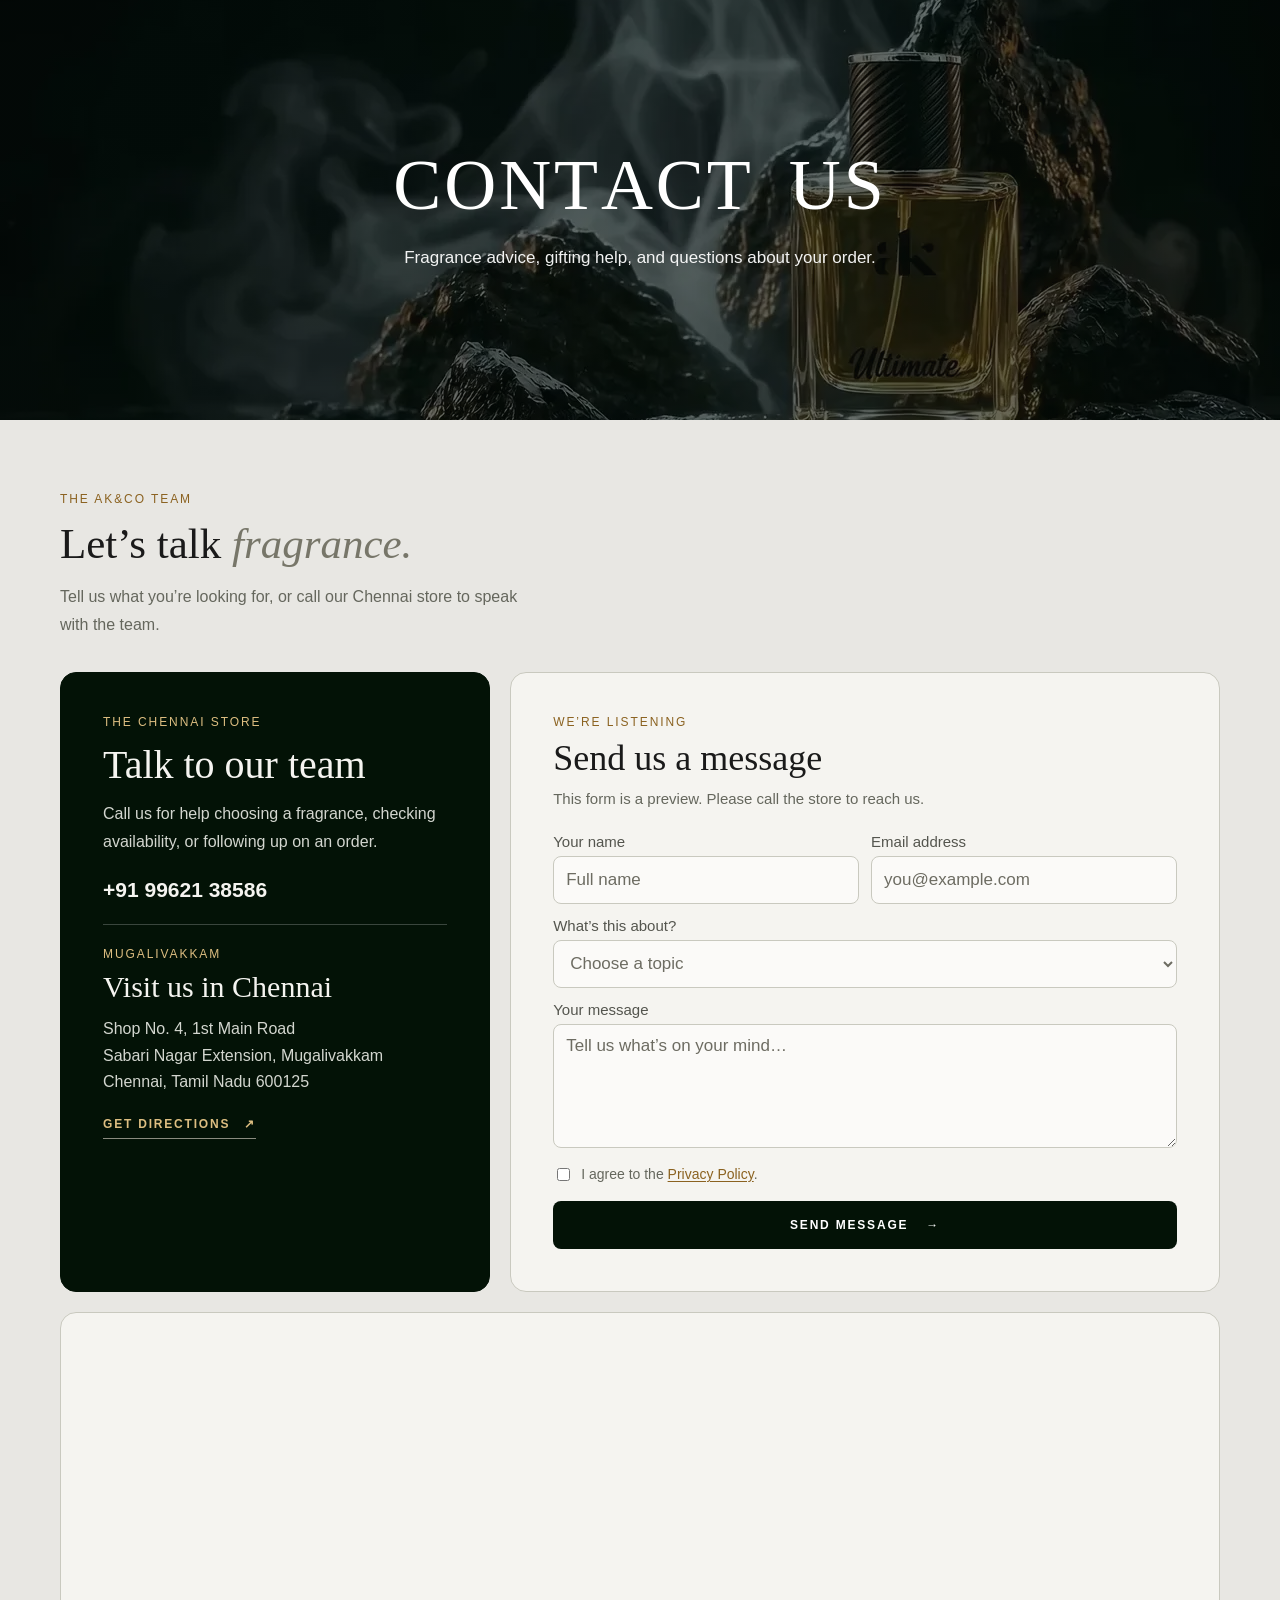
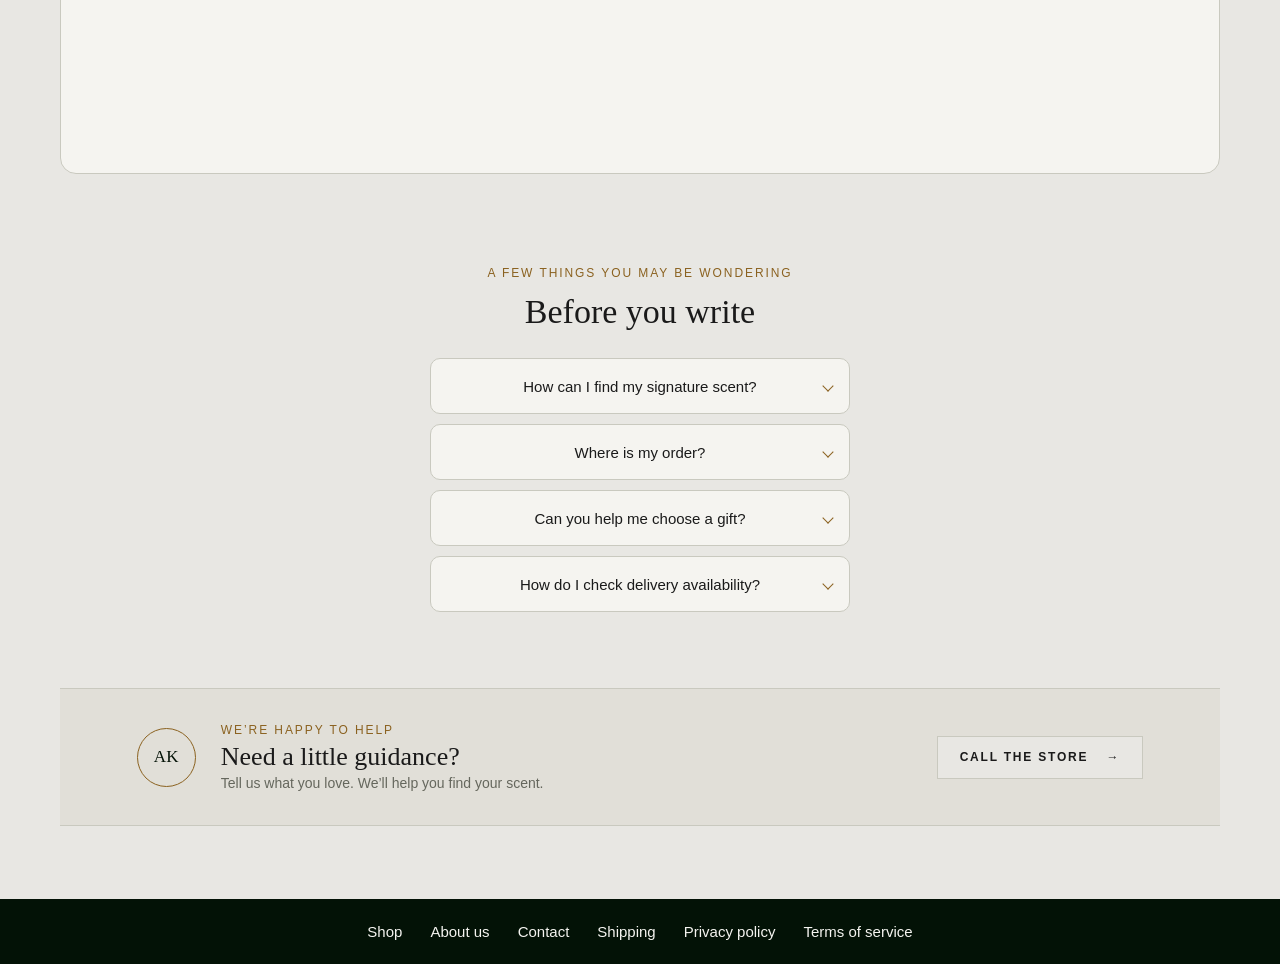
==== commit 592b5944: "Contact page changed" ====
--- a/index.html
+++ b/index.html
@@ -175,7 +175,7 @@
         </div>
         <div class="faq-list">
           <details>
-            <summary>
+            <summary aria-expanded="false">
               <span>How can I find my signature scent?</span
               ><span class="faq-toggle" aria-hidden="true"></span>
             </summary>
@@ -185,7 +185,7 @@
             </p>
           </details>
           <details>
-            <summary>
+            <summary aria-expanded="false">
               <span>Where is my order?</span
               ><span class="faq-toggle" aria-hidden="true"></span>
             </summary>
@@ -195,7 +195,7 @@
             </p>
           </details>
           <details>
-            <summary>
+            <summary aria-expanded="false">
               <span>Can you help me choose a gift?</span
               ><span class="faq-toggle" aria-hidden="true"></span>
             </summary>
@@ -205,7 +205,7 @@
             </p>
           </details>
           <details>
-            <summary>
+            <summary aria-expanded="false">
               <span>How do I check delivery availability?</span
               ><span class="faq-toggle" aria-hidden="true"></span>
             </summary>
--- a/styles.css
+++ b/styles.css
@@ -114,14 +114,13 @@
 .faq-section { padding-top: 92px; padding-bottom: 76px; }
 .section-heading { text-align: center; margin-bottom: 25px; }
 .section-heading h2 { margin-bottom: 0; font-size: 34px; }
-.faq-list { display: grid; grid-template-columns: 1fr 1fr; gap: 10px 14px; }
+.faq-list { width: min(100%, 420px); max-width: 100%; margin-inline: auto; display: grid; grid-template-columns: 1fr; gap: 10px; }
 .faq-list details { align-self: start; border: 1px solid var(--line); border-radius: 10px; background: #f5f4f0; }
-.faq-list summary { min-height: 54px; padding: 10px 17px; display: flex; align-items: center; justify-content: space-between; gap: 16px; list-style: none; cursor: pointer; font-size: .9375rem; font-weight: 500; }
+.faq-list summary { min-height: 54px; padding: 10px 40px; position: relative; display: flex; align-items: center; justify-content: center; gap: 16px; list-style: none; cursor: pointer; text-align: center; font-size: .9375rem; font-weight: 500; }
 .faq-list summary::-webkit-details-marker { display: none; }
-.faq-toggle { width: 15px; height: 15px; position: relative; flex: 0 0 auto; }
-.faq-toggle::before, .faq-toggle::after { content: ""; position: absolute; top: 7px; left: 2px; width: 11px; height: 1px; background: var(--gold); }
-.faq-toggle::after { transform: rotate(90deg); transition: transform .2s; }
-.faq-list details[open] .faq-toggle::after { transform: rotate(0); }
+.faq-toggle { width: 8px; height: 8px; position: absolute; right: 17px; flex: 0 0 auto; border-right: 1.5px solid var(--gold); border-bottom: 1.5px solid var(--gold); transform: rotate(45deg); transition: transform .6s ease; }
+.faq-list details[open] .faq-toggle { transform: rotate(225deg); }
+.faq-list details[data-expanded="false"] .faq-toggle { transform: rotate(45deg); }
 .faq-list details > p { margin: 0 17px 17px; max-width: 440px; color: var(--muted); font-size: .9375rem; line-height: 1.75; }
 
 .help-banner { min-height: 138px; margin-bottom: 73px; padding: 25px 6%; display: flex; align-items: center; gap: 25px; background: #e1dfd8; border-top: 1px solid var(--line); border-bottom: 1px solid var(--line); }
--- a/info.css
+++ b/info.css
@@ -4,6 +4,7 @@
 }
 
 [data-smoke-title] {
+  --title-smoke-shade: rgb(3 12 9 / 60%);
   position: relative;
   isolation: isolate;
   overflow: hidden;
@@ -14,7 +15,7 @@
   z-index: -1;
   inset: 0;
   opacity: 0;
-  transition: opacity .35s ease;
+  transition: opacity .18s ease;
 }
 
 .has-title-smoke .title-smoke { opacity: 1; }
@@ -29,28 +30,12 @@
 .title-smoke::after {
   position: absolute;
   inset: 0;
-  background: rgb(3 12 9 / 60%);
+  background: var(--title-smoke-shade);
   content: "";
 }
 
-.title-smoke-toggle {
-  position: absolute;
-  right: 12px;
-  bottom: 10px;
-  min-height: 28px;
-  padding: 4px 9px;
-  border: 1px solid rgb(255 255 255 / 55%);
-  border-radius: 5px;
-  background: rgb(3 12 9 / 85%);
-  color: white;
-  font: .75rem var(--sans);
-  cursor: pointer;
-}
-
-.title-smoke-toggle[hidden] { display: none; }
-
 @media (prefers-reduced-motion: reduce) {
-  .title-smoke, .title-smoke-toggle { display: none; }
+  .title-smoke { display: none; }
 }
 
 .info-page {
@@ -69,8 +54,13 @@
     transform: translateY(16px);
   }
 
-  .reveal-entered:not(:focus-within) {
+  .reveal-entered:not([data-reveal-stagger], :focus-within) {
     animation: section-rise .65s cubic-bezier(.22, 1, .36, 1) backwards;
+  }
+
+  .reveal-entered[data-reveal-stagger] > .reveal-step {
+    animation: section-rise .52s cubic-bezier(.22, 1, .36, 1) backwards;
+    animation-delay: calc(75ms + var(--reveal-step) * 55ms);
   }
 }
 
@@ -86,7 +76,9 @@
   place-items: center;
   overflow: hidden;
   color: white;
-  background: #031206;
+  background:
+    linear-gradient(var(--title-smoke-shade), var(--title-smoke-shade)),
+    #031206 url("images/title-smoke.webp") center / cover no-repeat;
 }
 .hero-content { width: 100%; text-align: center; padding: 52px 24px; }
 .hero-title { margin: 0; font-family: var(--serif); font-size: clamp(42px, 6vw, 72px); font-weight: 400; line-height: 1.08; letter-spacing: .04em; text-transform: uppercase; }
@@ -143,16 +135,77 @@
   margin-top: 12px;
 }
 
-.info-not-found-copy {
+.not-found-card {
+  padding: clamp(24px, 5vw, 44px);
+  border: 1px solid var(--line);
+  border-radius: 16px;
+  background: var(--white);
   text-align: center;
 }
 
-.info-actions {
-  display: flex;
-  flex-wrap: wrap;
-  align-items: center;
-  justify-content: center;
-  gap: 18px 24px;
+.not-found-card p {
+  max-width: 28rem;
+  margin: 0 auto 22px;
+  color: var(--muted);
+}
+
+.not-found-actions {
+  display: grid;
+  grid-template-columns: repeat(2, minmax(0, 1fr));
+  gap: 12px;
+  max-width: 26rem;
+  margin-inline: auto;
+}
+
+.not-found-actions .button {
+  min-height: 48px;
+  padding-inline: 12px;
+  border-radius: 8px;
+  font-size: .9375rem;
+  letter-spacing: normal;
+}
+
+@media (max-width: 560px) {
+  .not-found-actions { grid-template-columns: 1fr; }
+}
+
+.product-badge {
+  position: absolute;
+  padding: 6px 8px;
+  border-radius: 999px;
+  font-size: .625rem;
+  font-weight: 600;
+  letter-spacing: .08em;
+  text-transform: uppercase;
+}
+
+.product-badge,
+.favorite-button {
+  border: 1px solid rgb(255 255 255 / 30%);
+  background: linear-gradient(145deg, rgb(255 255 255 / 12%), rgb(6 12 17 / 24%));
+  background-clip: padding-box;
+  color: #f5f4f0;
+  -webkit-backdrop-filter: blur(5px);
+  backdrop-filter: blur(5px);
+}
+@supports (mask-composite: exclude) {
+  .product-badge, .favorite-button { border-color: transparent; }
+  .product-badge::before, .favorite-button::before {
+    content: "";
+    position: absolute;
+    inset: -1px;
+    padding: 1px;
+    border-radius: inherit;
+    background: linear-gradient(145deg, rgb(255 255 255 / 64%), rgb(255 255 255 / 18%) 58%, rgb(255 255 255 / 34%));
+    mask: linear-gradient(#fff 0 0) content-box, linear-gradient(#fff 0 0);
+    mask-composite: exclude;
+    pointer-events: none;
+  }
+}
+.product-badge { text-shadow: 0 1px 3px rgb(3 18 6 / 80%); }
+
+@media (max-width: 620px) {
+  .product-badge { padding: 5px 6px; }
 }
 
 .store-footer {
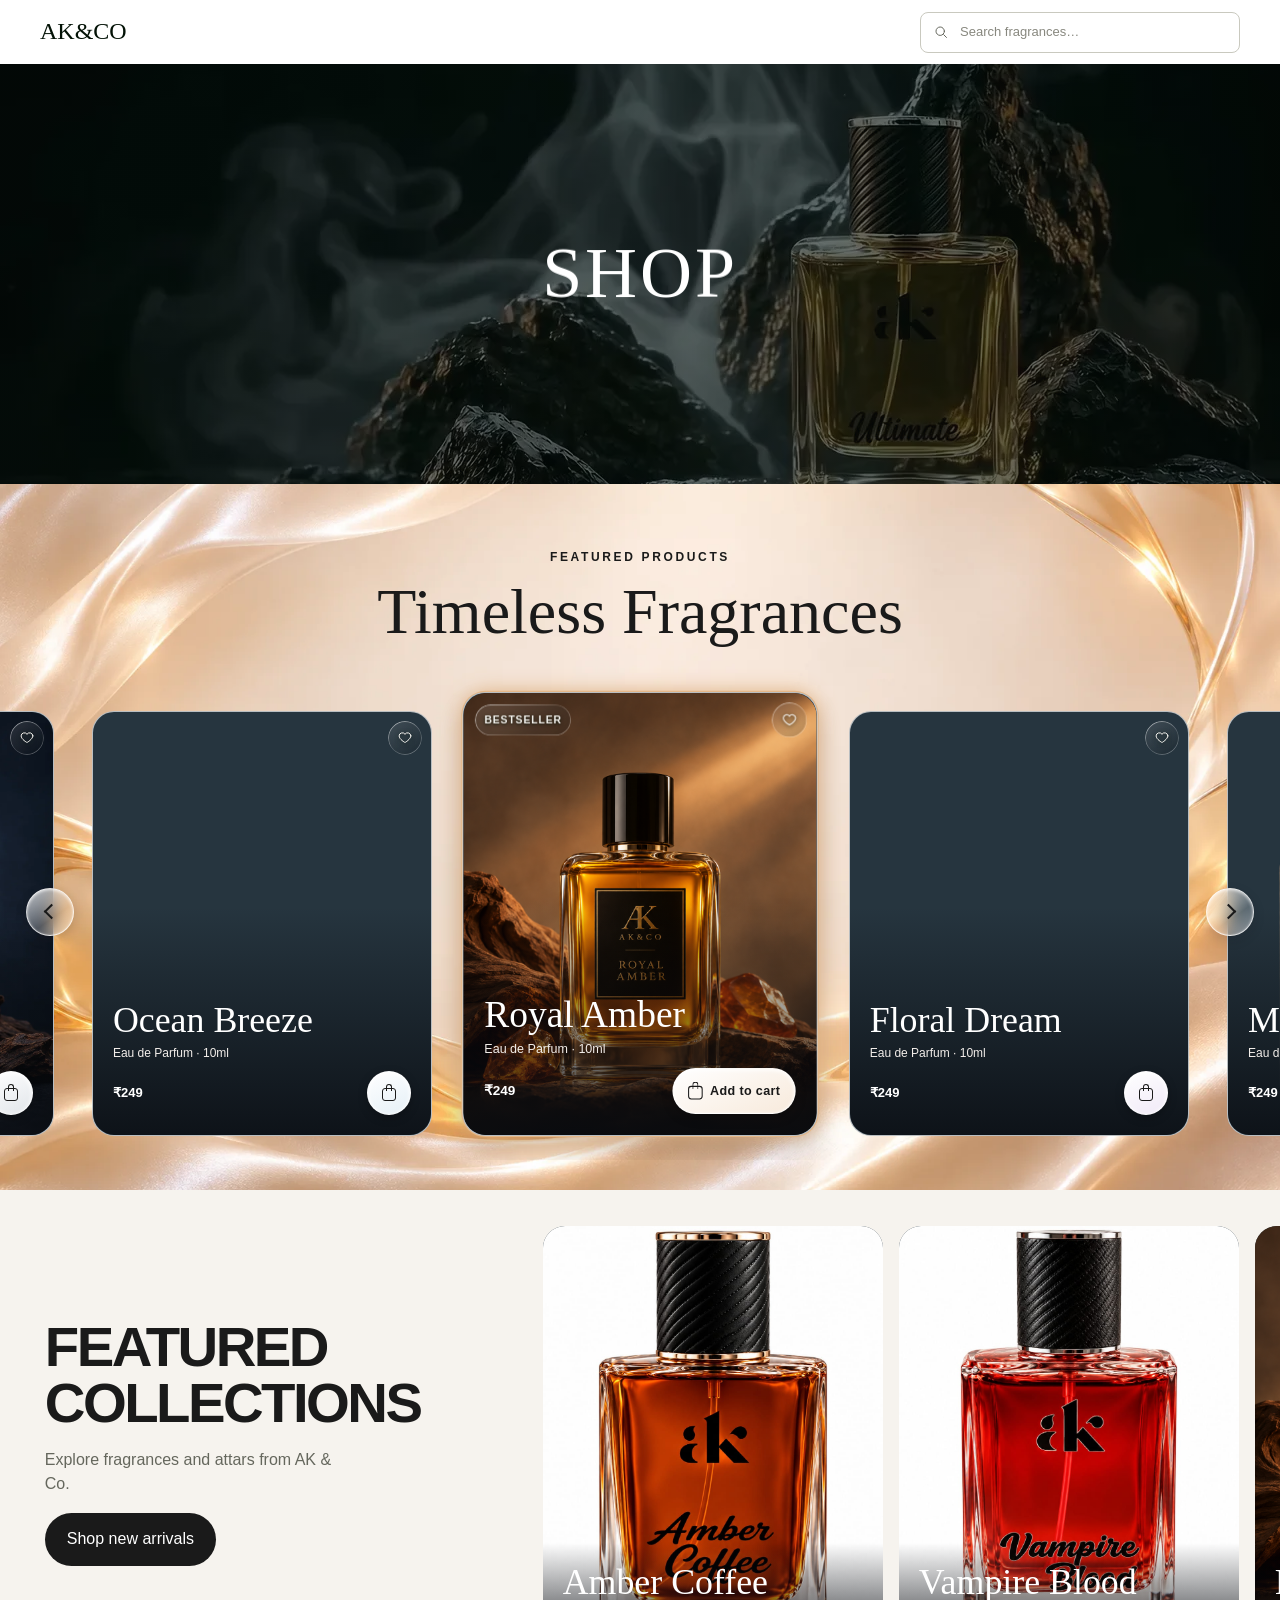
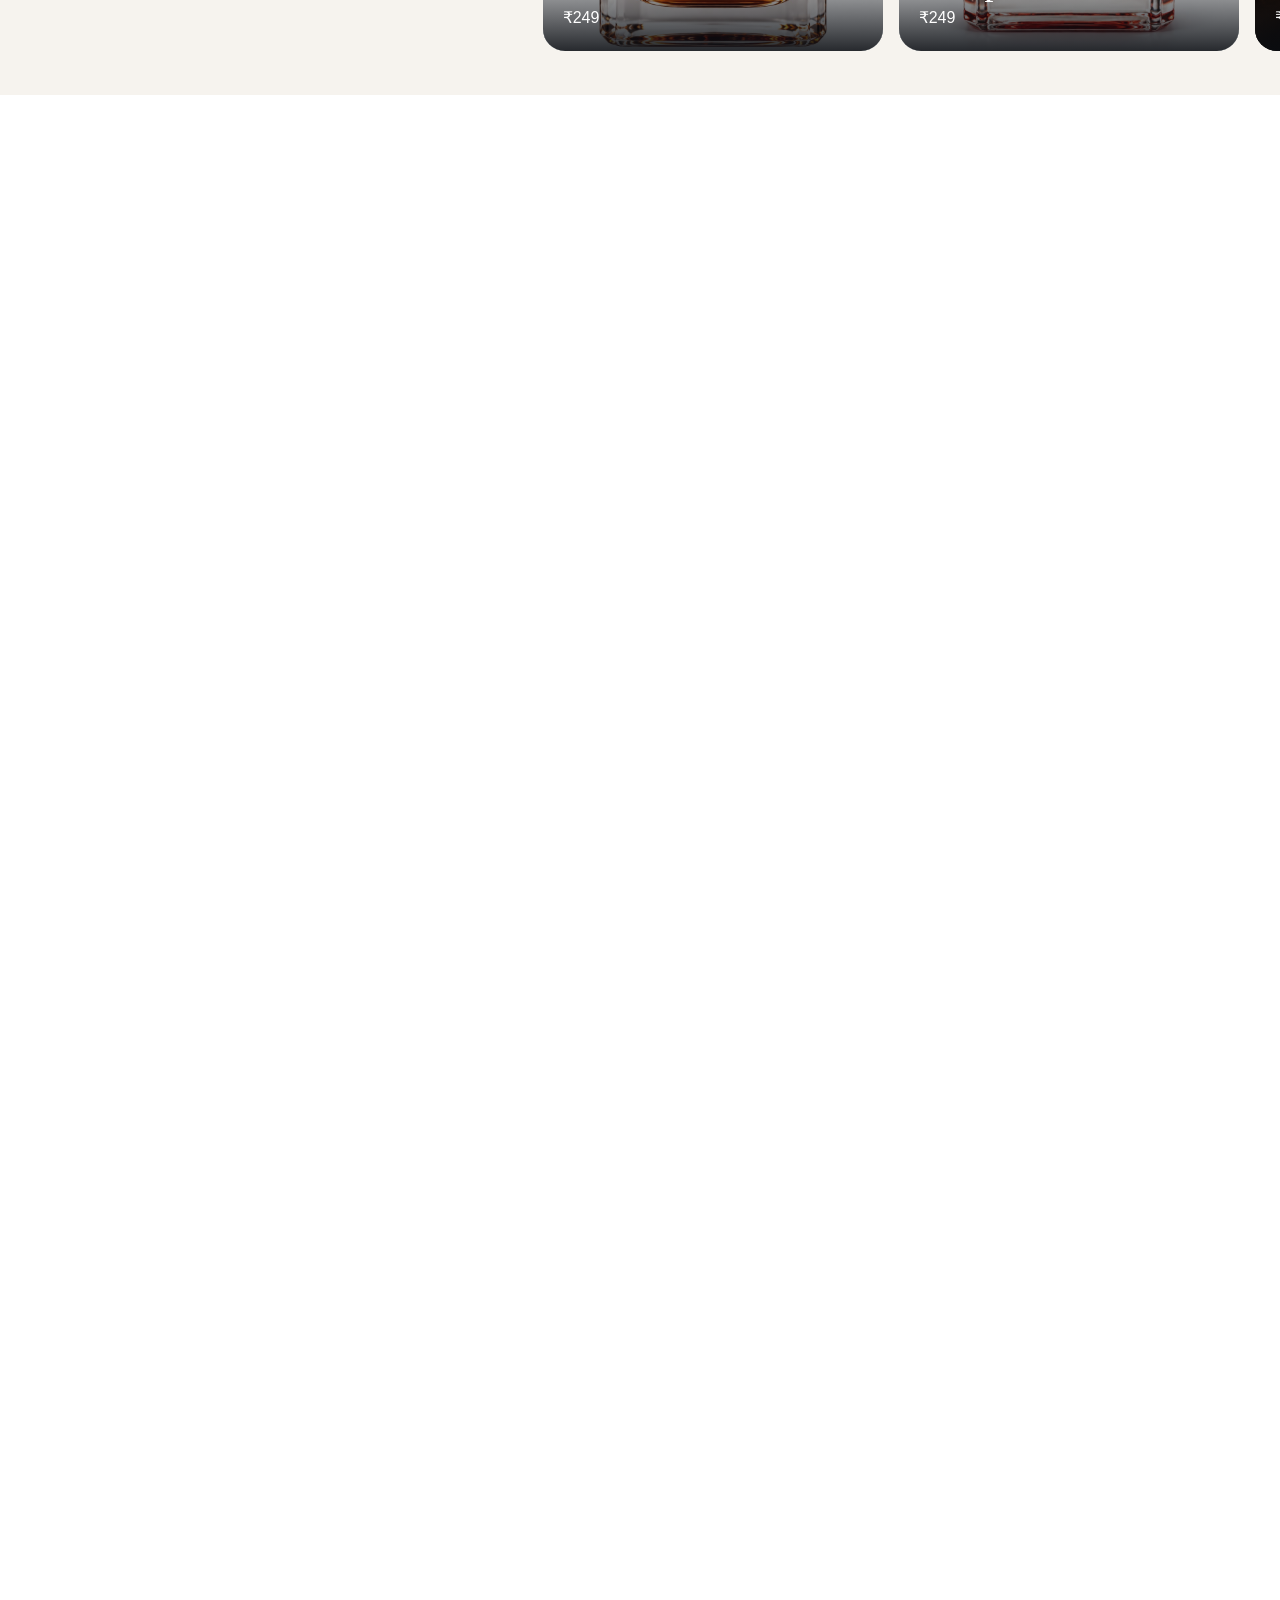
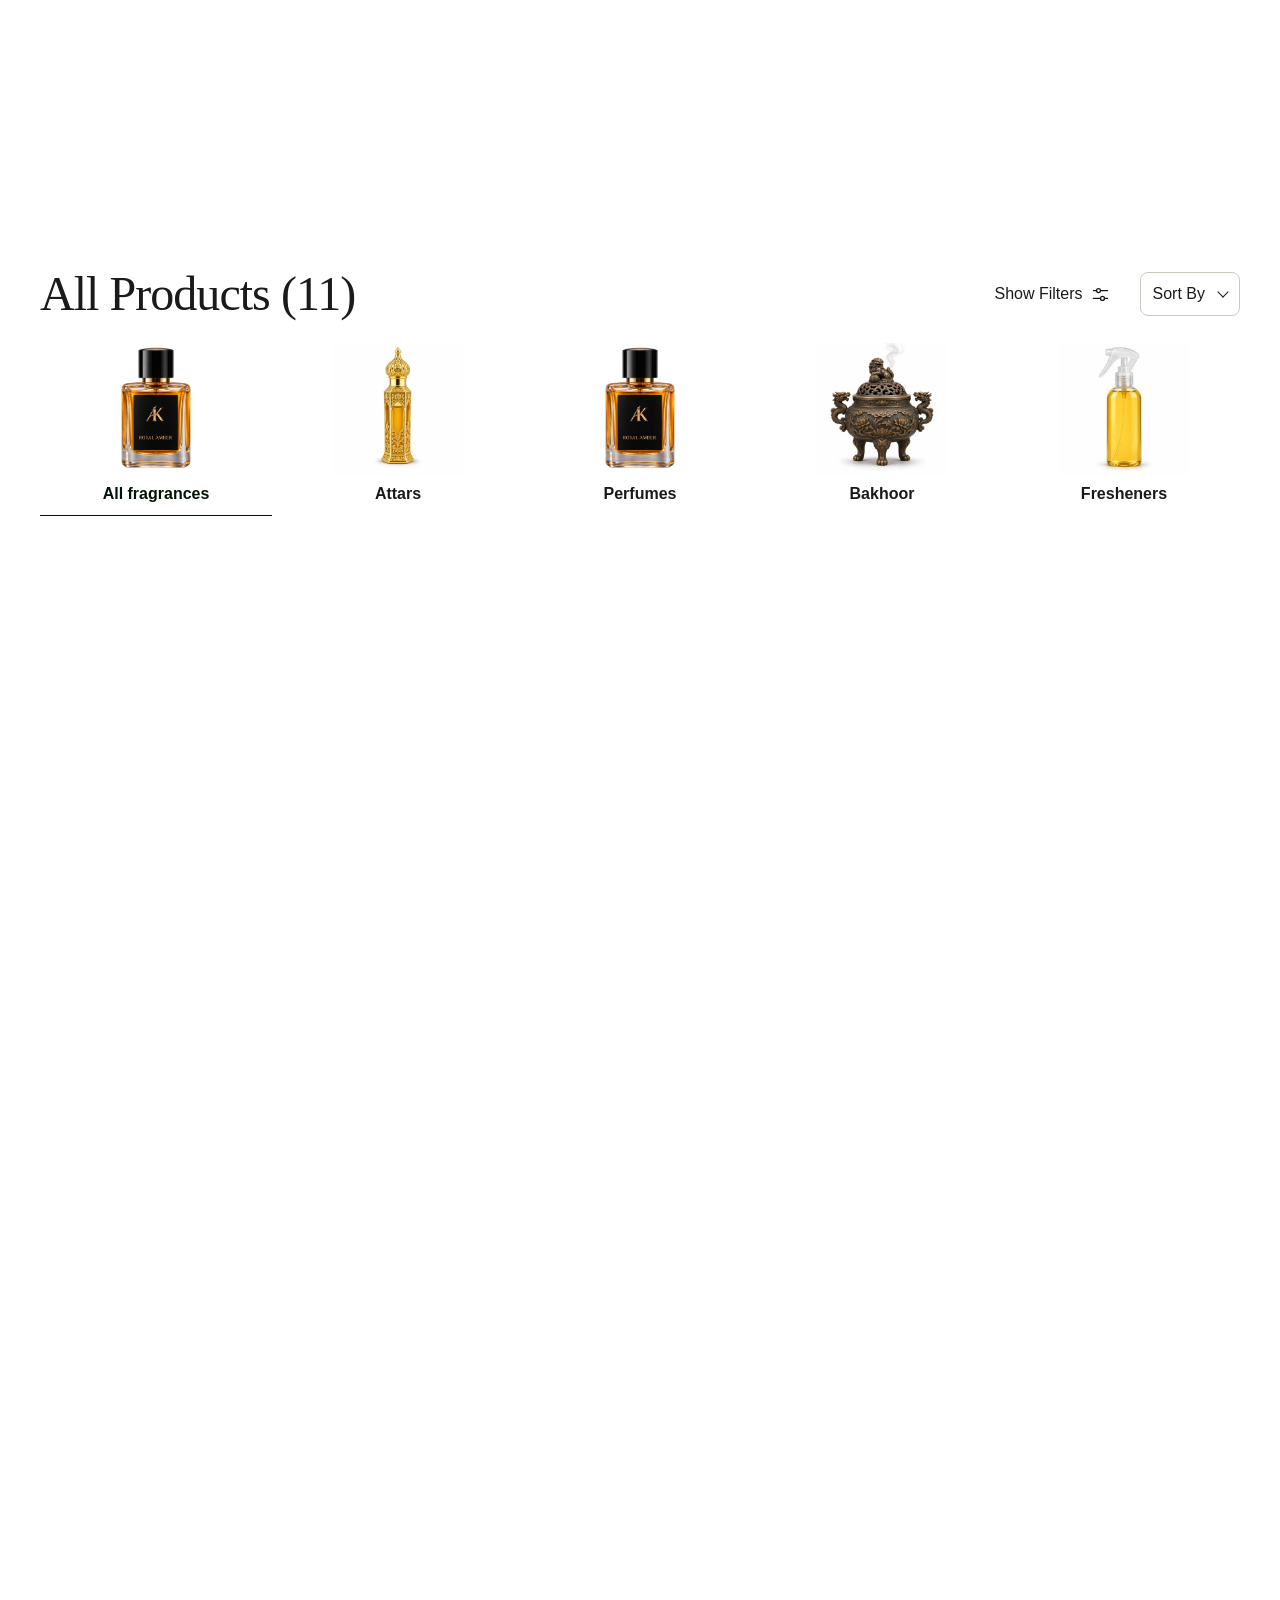
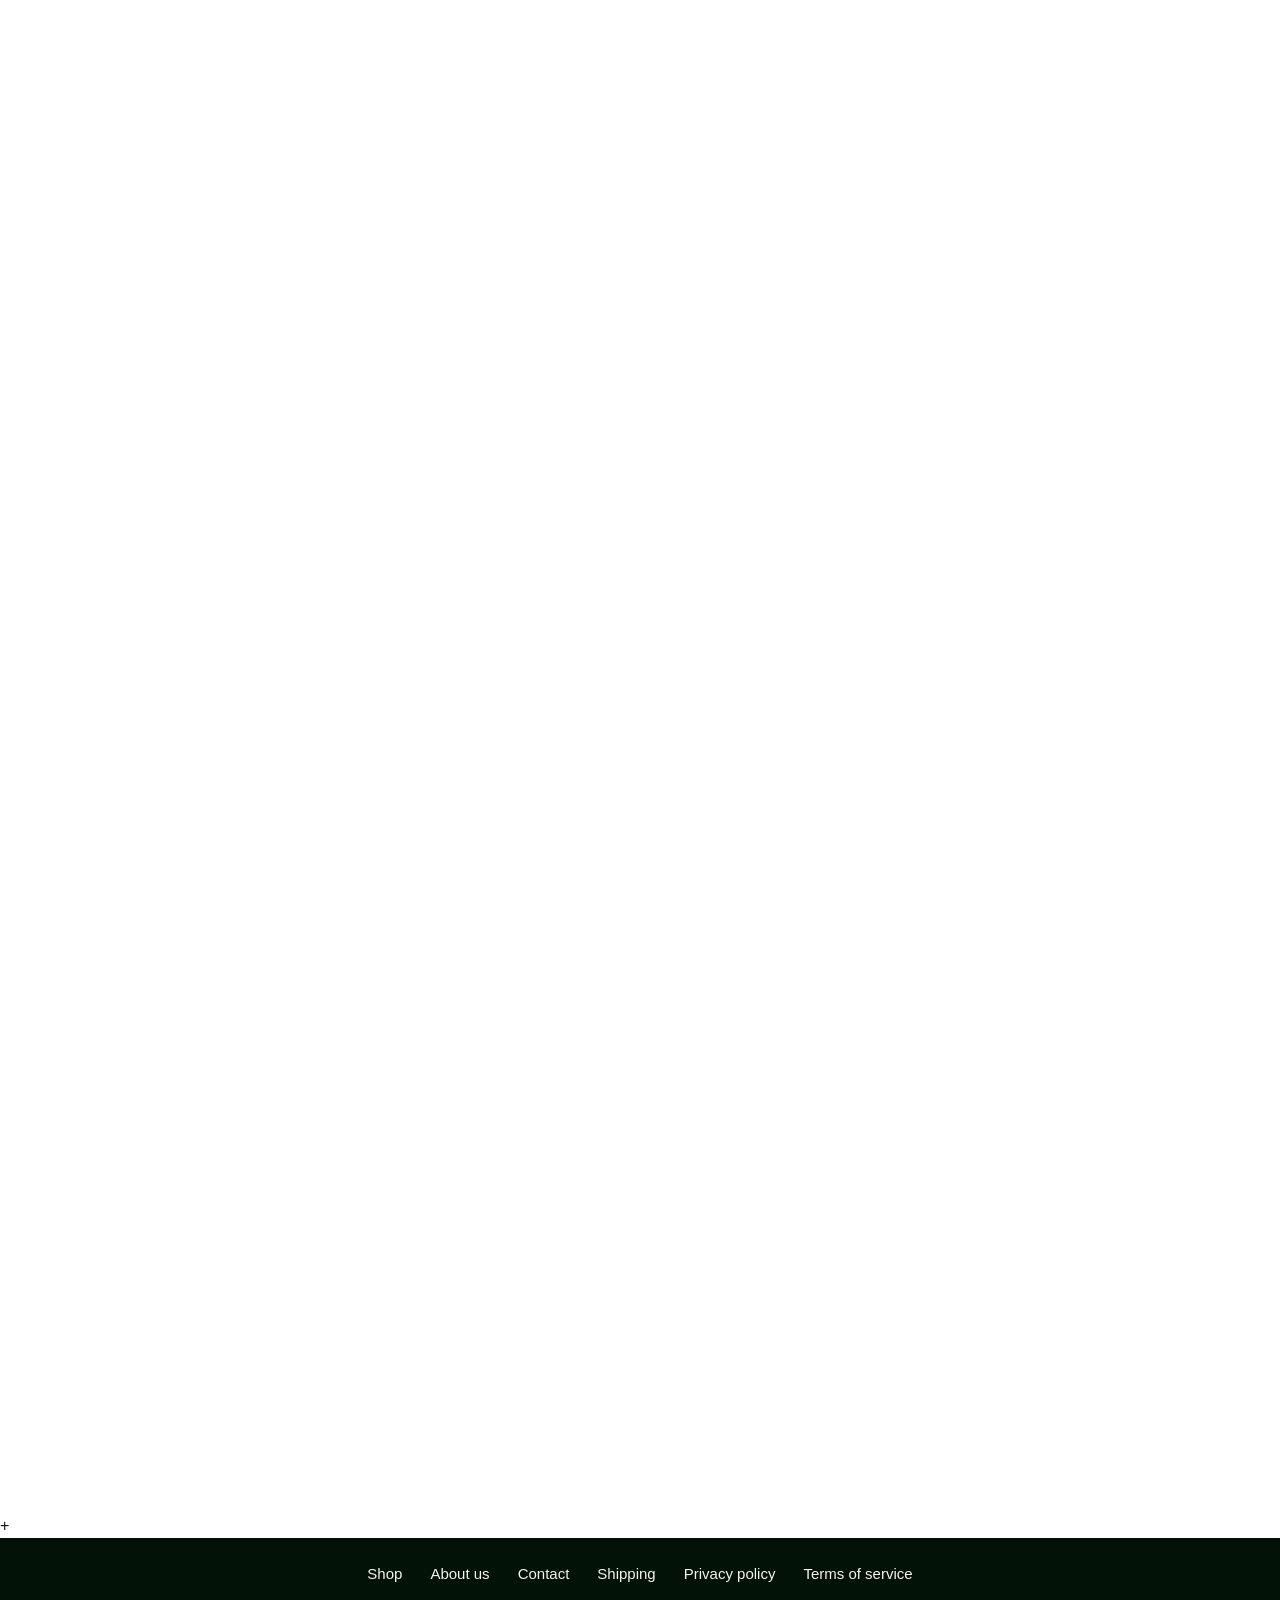
==== commit ab190e21: "Add contact page and update navigation links to point to the new contact page" ====
--- a/index.html
+++ b/index.html
@@ -3,242 +3,11 @@
   <head>
     <meta charset="utf-8" />
     <meta name="viewport" content="width=device-width, initial-scale=1" />
+    <meta http-equiv="refresh" content="0; url=shop.html" />
     <meta name="theme-color" content="#031206" />
-    <meta
-      name="description"
-      content="Get in touch with AK&CO. We're here to help with your fragrance, order, or gifting questions."
-    />
-    <title>Contact Us | AK&CO</title>
-    <link rel="stylesheet" href="styles.css" />
-    <link rel="stylesheet" href="info.css" />
-    <script src="reveal.js" defer></script>
-    <script src="title-smoke.js" defer></script>
-    <script src="hero-title.js" defer></script>
-    <script src="script.js" defer></script>
+    <title>AK&amp;CO | Shop</title>
   </head>
   <body>
-    <main>
-      <section class="hero" aria-labelledby="hero-title" data-smoke-title>
-        <div class="hero-content">
-          <h1 class="hero-title" id="hero-title" data-animate-title>
-            Contact us
-          </h1>
-          <p class="hero-copy">
-            Fragrance advice, gifting help, and questions about your order.
-          </p>
-        </div>
-      </section>
-
-      <section class="contact-section content-width" id="contact">
-        <div class="contact-intro" data-reveal>
-          <p class="eyebrow">THE AK&amp;CO TEAM</p>
-          <h2>Let’s talk <em>fragrance.</em></h2>
-          <p>
-            Tell us what you’re looking for, or call our Chennai store to speak
-            with the team.
-          </p>
-        </div>
-
-        <div class="contact-grid">
-          <aside
-            class="contact-card details-card"
-            aria-labelledby="details-title"
-            data-reveal
-          >
-            <p class="eyebrow">THE CHENNAI STORE</p>
-            <h2 id="details-title">Talk to our team</h2>
-            <p>
-              Call us for help choosing a fragrance, checking availability, or
-              following up on an order.
-            </p>
-            <a class="contact-phone" href="tel:+919962138586"
-              >+91 99621 38586</a
-            >
-            <div class="store-address">
-              <p class="eyebrow">MUGALIVAKKAM</p>
-              <h3>Visit us in Chennai</h3>
-              <address>
-                Shop No. 4, 1st Main Road<br />
-                Sabari Nagar Extension, Mugalivakkam<br />
-                Chennai, Tamil Nadu 600125
-              </address>
-              <a
-                class="text-link"
-                href="https://www.google.com/maps/dir/?api=1&amp;destination=Shop%20No.%204%2C%201st%20Main%20Road%2C%20Sabari%20Nagar%20Extension%2C%20Mugalivakkam%2C%20Chennai%2C%20Tamil%20Nadu%20600125"
-                target="_blank"
-                rel="noopener noreferrer"
-                >GET DIRECTIONS <span aria-hidden="true">↗</span></a
-              >
-            </div>
-          </aside>
-
-          <section
-            class="contact-card form-card"
-            aria-labelledby="form-title"
-            data-reveal
-          >
-            <p class="eyebrow">WE’RE LISTENING</p>
-            <h2 id="form-title">Send us a message</h2>
-            <p class="form-intro" id="contact-preview">
-              This form is a preview. Please call the store to reach us.
-            </p>
-            <form
-              id="contact-form"
-              aria-describedby="contact-preview"
-              method="post"
-            >
-              <div class="field-row">
-                <label class="field">
-                  <span>Your name</span>
-                  <input
-                    name="name"
-                    type="text"
-                    autocomplete="name"
-                    placeholder="Full name"
-                    required
-                  />
-                </label>
-                <label class="field">
-                  <span>Email address</span>
-                  <input
-                    name="email"
-                    type="email"
-                    autocomplete="email"
-                    placeholder="you@example.com"
-                    required
-                  />
-                </label>
-              </div>
-              <label class="field">
-                <span>What’s this about?</span>
-                <select name="topic" required>
-                  <option value="" selected disabled>Choose a topic</option>
-                  <option>Finding my fragrance</option>
-                  <option>An existing order</option>
-                  <option>Gifting &amp; occasions</option>
-                  <option>Press &amp; partnerships</option>
-                  <option>Something else</option>
-                </select>
-              </label>
-              <label class="field">
-                <span>Your message</span>
-                <textarea
-                  name="message"
-                  rows="5"
-                  placeholder="Tell us what’s on your mind…"
-                  required
-                ></textarea>
-              </label>
-              <label class="consent">
-                <input type="checkbox" name="privacy" required />
-                <span
-                  >I agree to the
-                  <a href="privacy.html">Privacy Policy</a>.</span
-                >
-              </label>
-              <button class="button button-dark" type="submit">
-                SEND MESSAGE <span aria-hidden="true">→</span>
-              </button>
-              <p
-                class="form-status"
-                id="form-status"
-                role="status"
-                aria-live="polite"
-              ></p>
-            </form>
-          </section>
-
-          <section
-            class="visit-card"
-            id="visit-store"
-            aria-label="Store location"
-            data-reveal
-          >
-            <iframe
-              title="Map of AK&CO, Mugalivakkam, Chennai"
-              src="https://maps.google.com/maps?q=Shop%20No.%204%2C%201st%20Main%20Road%2C%20Sabari%20Nagar%20Extension%2C%20Mugalivakkam%2C%20Chennai%2C%20Tamil%20Nadu%20600125&z=16&output=embed"
-              loading="lazy"
-              referrerpolicy="no-referrer-when-downgrade"
-            ></iframe>
-          </section>
-        </div>
-      </section>
-
-      <section
-        class="faq-section content-width"
-        aria-labelledby="faq-title"
-        data-reveal
-      >
-        <div class="section-heading">
-          <p class="eyebrow">A FEW THINGS YOU MAY BE WONDERING</p>
-          <h2 id="faq-title">Before you write</h2>
-        </div>
-        <div class="faq-list">
-          <details>
-            <summary aria-expanded="false">
-              <span>How can I find my signature scent?</span
-              ><span class="faq-toggle" aria-hidden="true"></span>
-            </summary>
-            <p>
-              Tell us the notes, places, or memories you’re drawn to. Our
-              fragrance team will help you find a scent that feels like you.
-            </p>
-          </details>
-          <details>
-            <summary aria-expanded="false">
-              <span>Where is my order?</span
-              ><span class="faq-toggle" aria-hidden="true"></span>
-            </summary>
-            <p>
-              If you’ve received a dispatch email, use its tracking link. For
-              help, call the store with your order number.
-            </p>
-          </details>
-          <details>
-            <summary aria-expanded="false">
-              <span>Can you help me choose a gift?</span
-              ><span class="faq-toggle" aria-hidden="true"></span>
-            </summary>
-            <p>
-              Of course. Share a little about who you’re shopping for and we’ll
-              suggest a thoughtful fragrance or discovery set.
-            </p>
-          </details>
-          <details>
-            <summary aria-expanded="false">
-              <span>How do I check delivery availability?</span
-              ><span class="faq-toggle" aria-hidden="true"></span>
-            </summary>
-            <p>
-              Call the store with your PIN code and the fragrance you’re
-              interested in. We can help with delivery options, fees, and
-              timing.
-            </p>
-          </details>
-        </div>
-      </section>
-
-      <section class="help-banner content-width" data-reveal>
-        <div class="help-seal" aria-hidden="true">AK</div>
-        <div>
-          <p class="eyebrow">WE’RE HAPPY TO HELP</p>
-          <h2>Need a little guidance?</h2>
-          <p>Tell us what you love. We’ll help you find your scent.</p>
-        </div>
-        <a class="button button-light" href="tel:+919962138586"
-          >CALL THE STORE <span aria-hidden="true">→</span></a
-        >
-      </section>
-    </main>
-    <footer class="store-footer">
-      <nav aria-label="Store information">
-        <a href="shop.html">Shop</a>
-        <a href="about.html">About us</a>
-        <a href="index.html">Contact</a>
-        <a href="shipping.html">Shipping</a>
-        <a href="privacy.html">Privacy policy</a>
-        <a href="terms.html">Terms of service</a>
-      </nav>
-    </footer>
+    <p>Taking you to the <a href="shop.html">AK&amp;CO shop</a>…</p>
   </body>
 </html>
